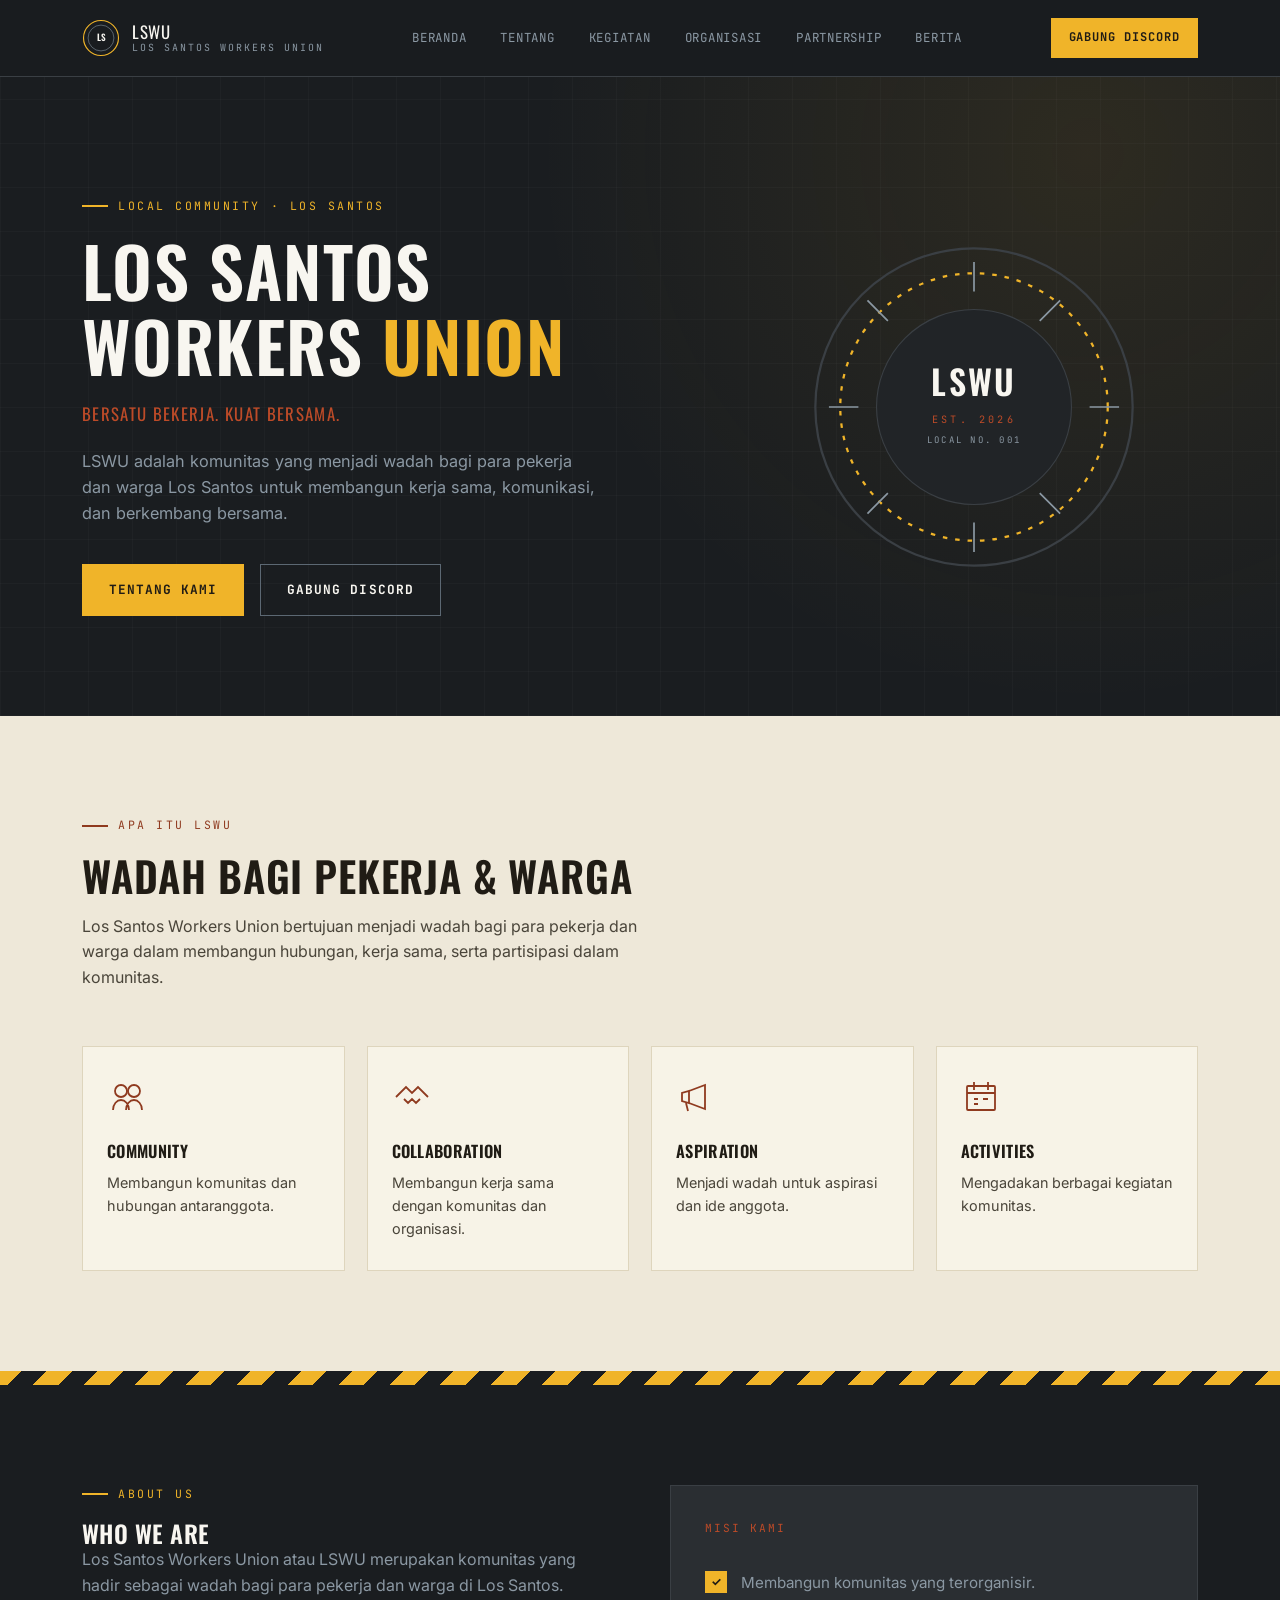
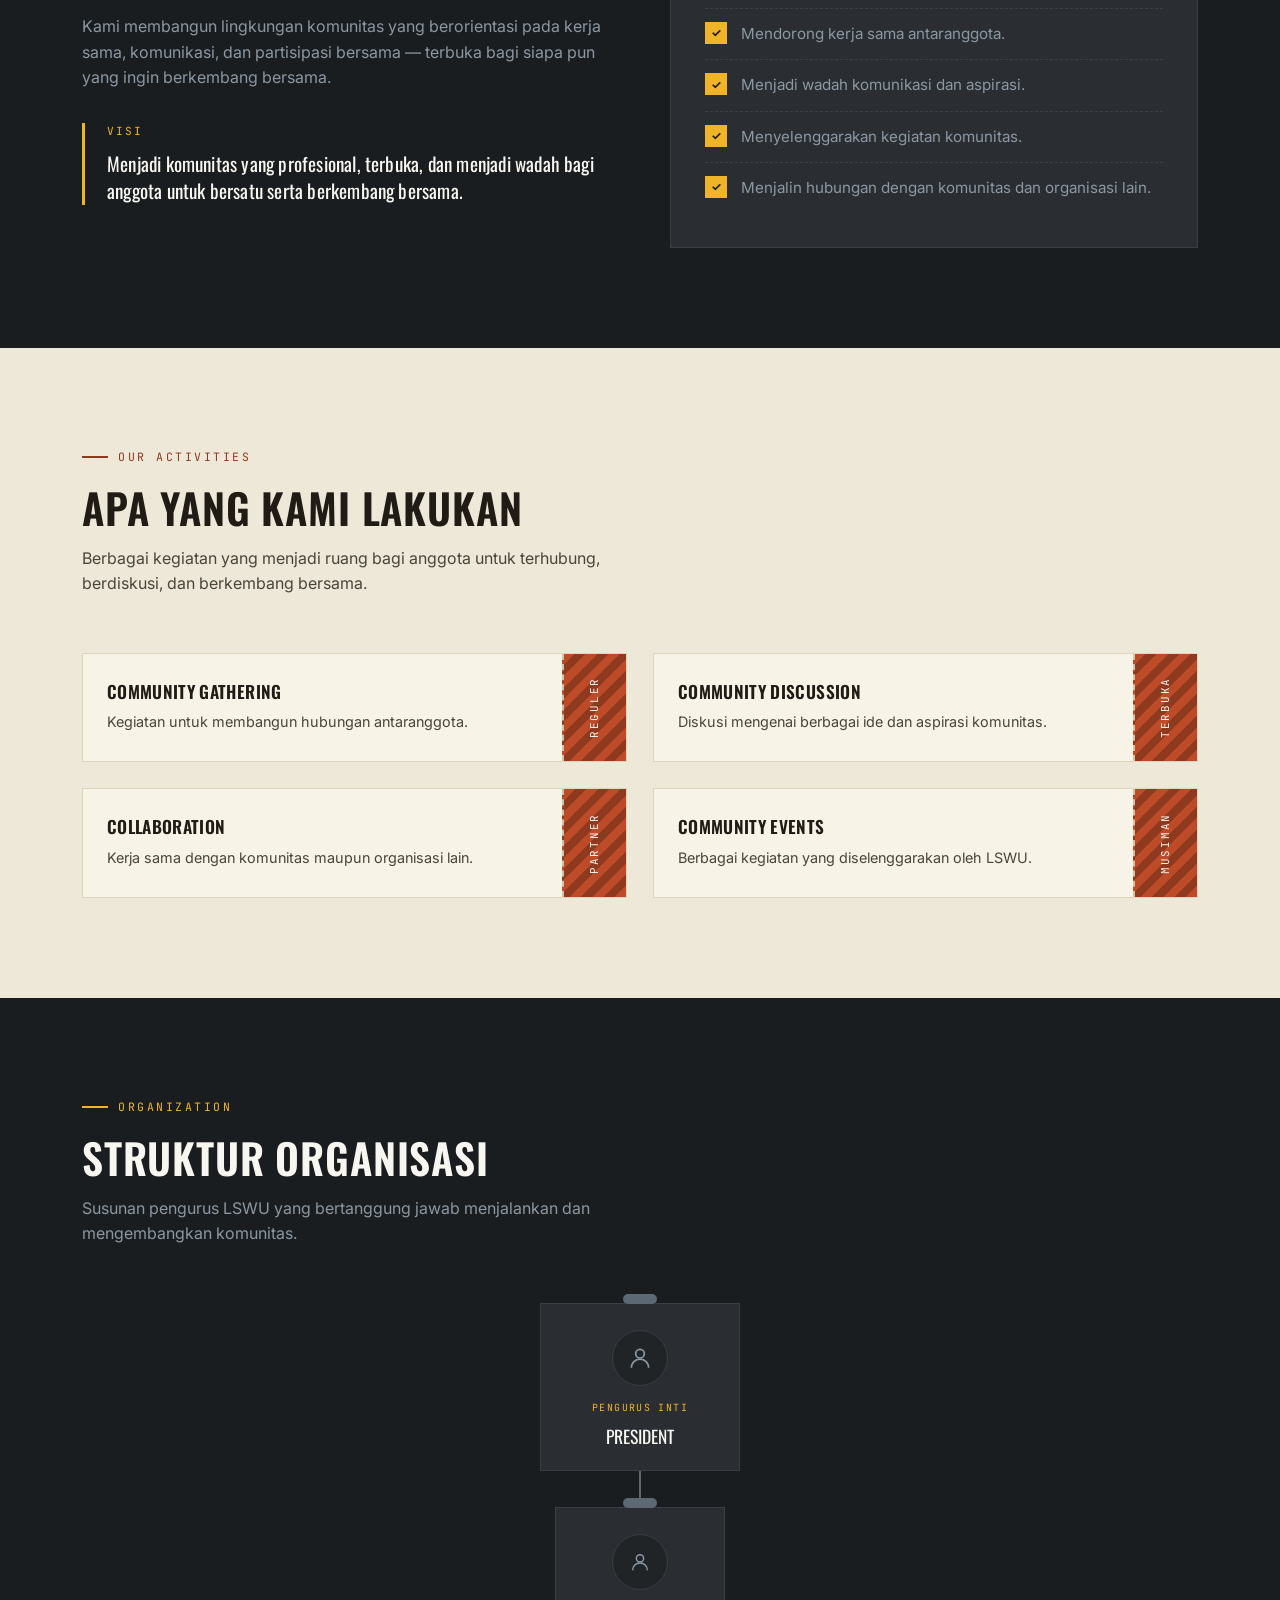
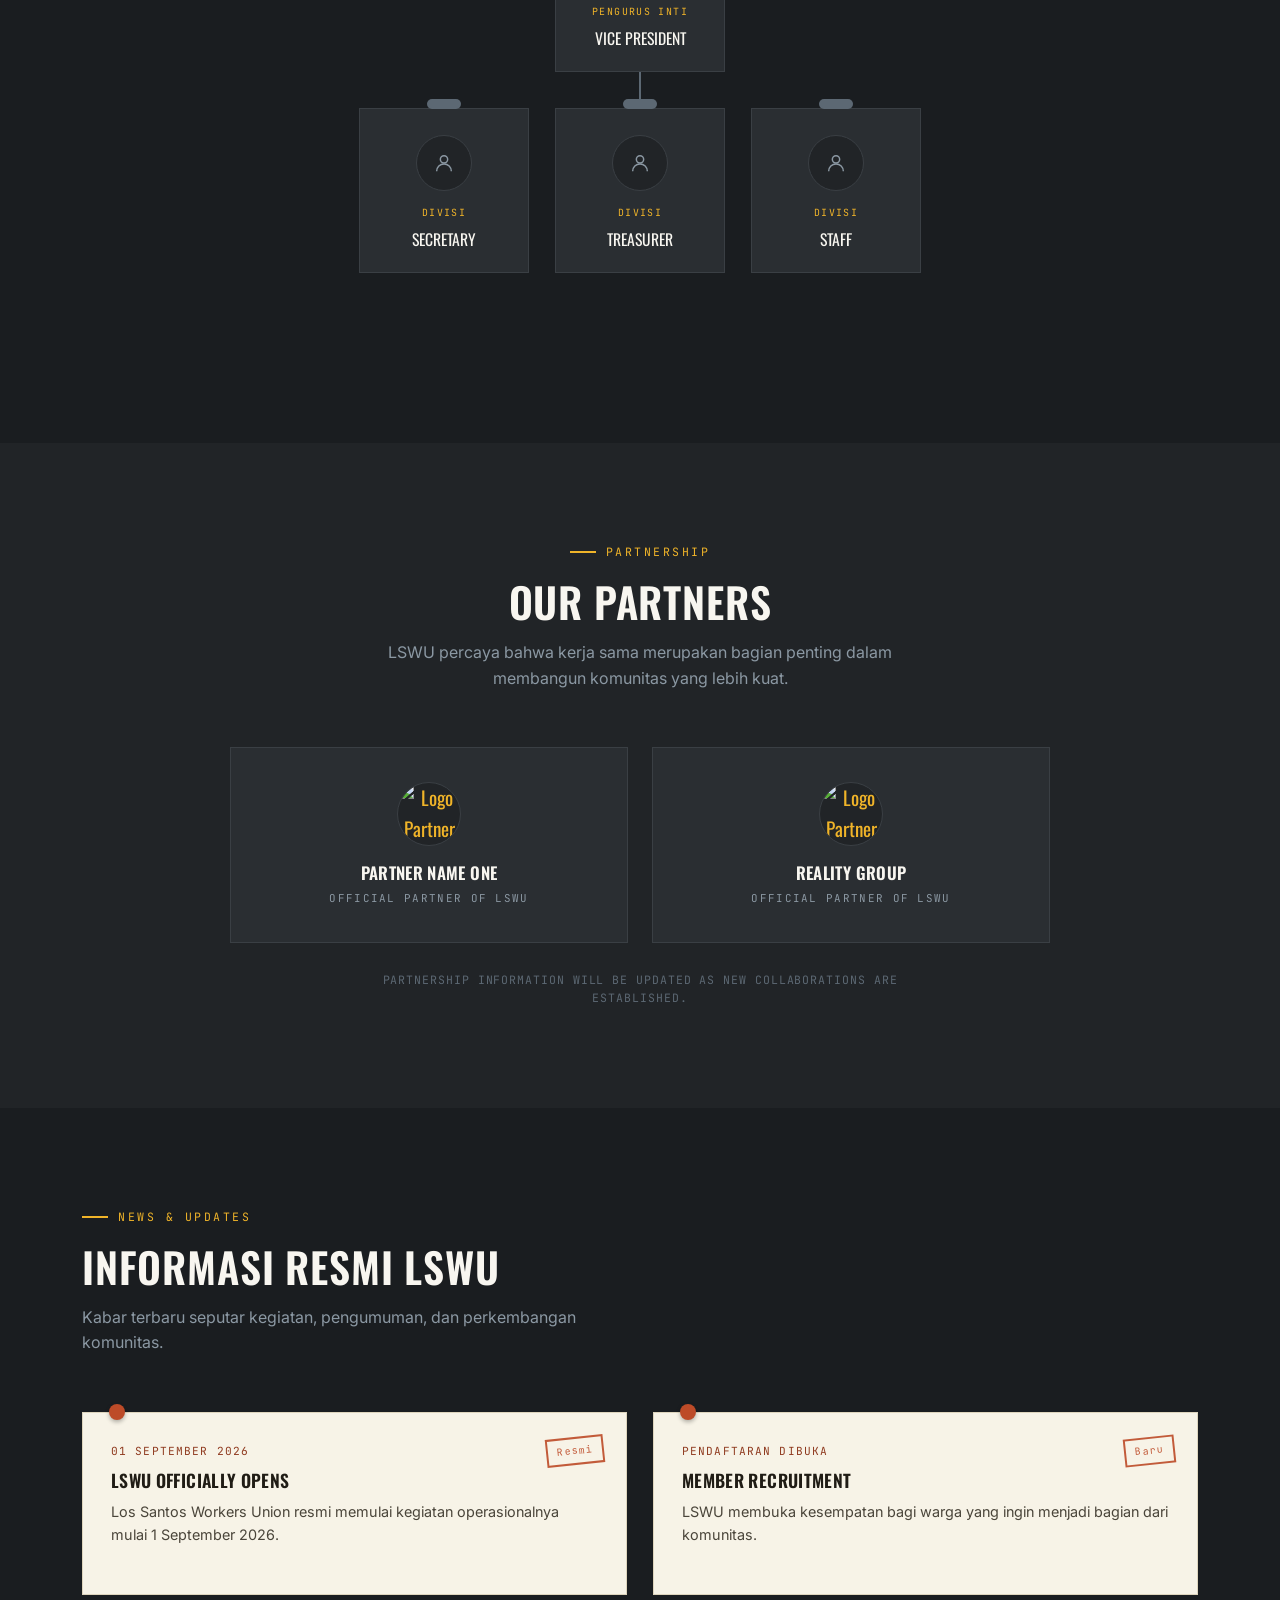
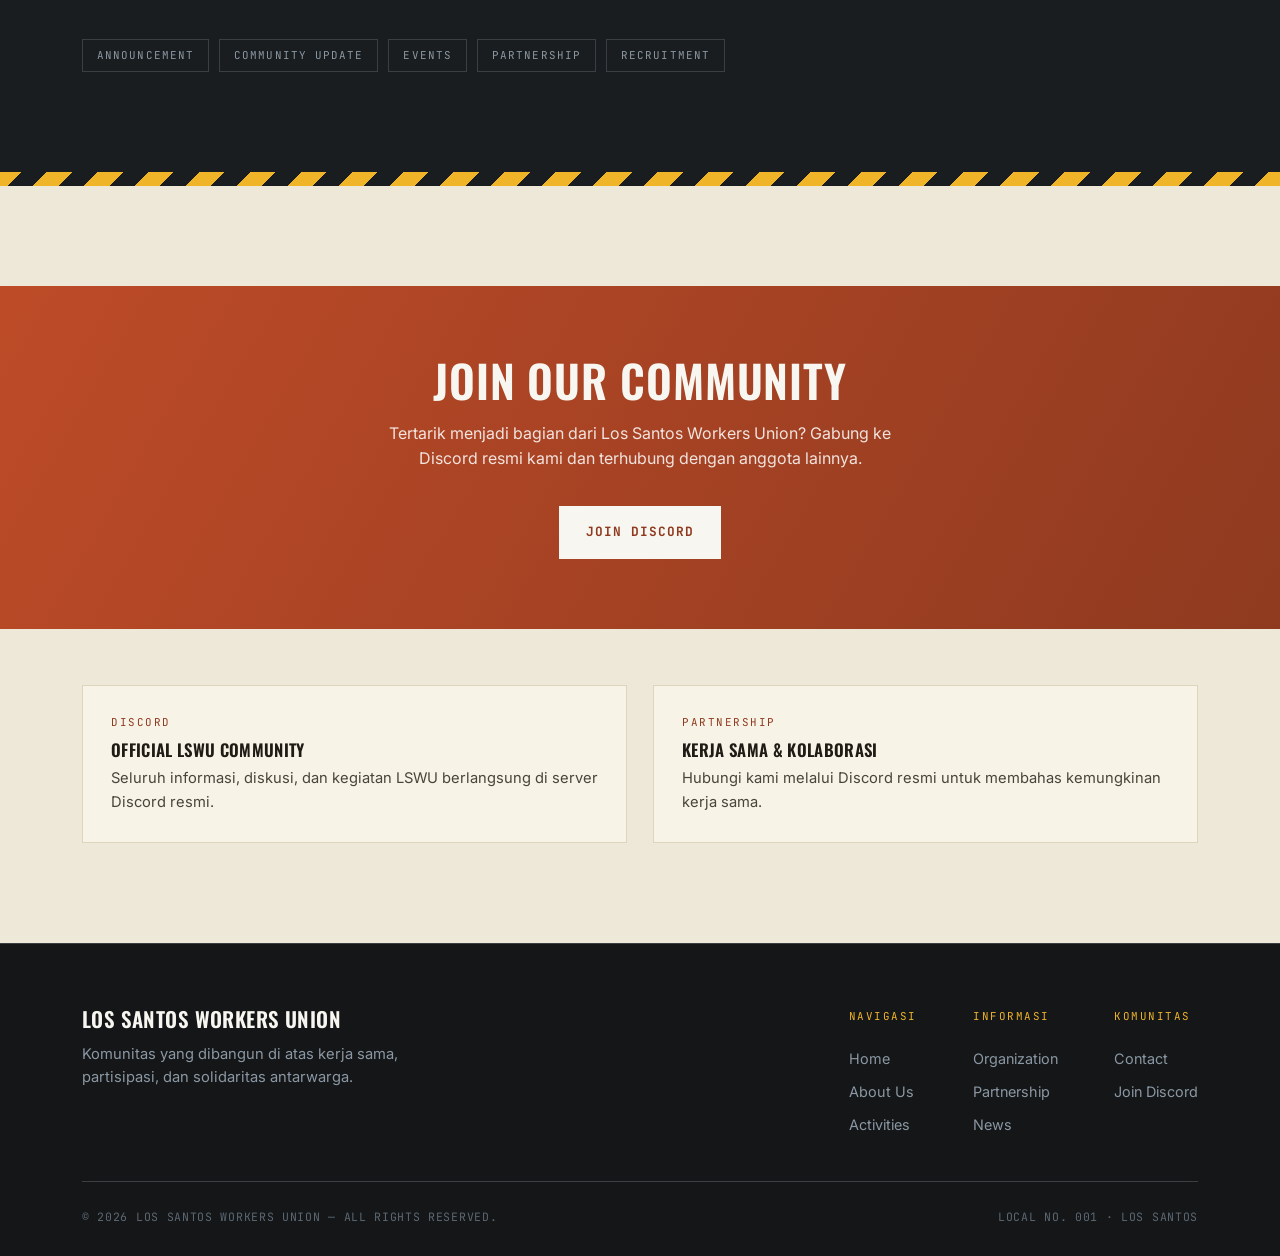
==== index.html @ 25d22d84 "index.html" ====
<!DOCTYPE html>
<html lang="id">
<head>
<meta charset="UTF-8">
<meta name="viewport" content="width=device-width, initial-scale=1.0">
<title>Los Santos Workers Union — LSWU</title>
<link rel="preconnect" href="https://fonts.googleapis.com">
<link rel="preconnect" href="https://fonts.gstatic.com" crossorigin>
<link href="https://fonts.googleapis.com/css2?family=Oswald:wght@400;500;600;700&family=Inter:wght@400;500;600;700&family=JetBrains+Mono:wght@400;500;700&display=swap" rel="stylesheet">
<style>
  :root{
    --charcoal:#1a1d20;
    --charcoal-2:#212427;
    --concrete:#2a2e32;
    --concrete-line:#3a3f44;
    --paper:#eee8d9;
    --paper-card:#f7f3e7;
    --ink:#201c15;
    --ink-soft:#4a453a;
    --steel:#8b98a3;
    --steel-dark:#5c6873;
    --yellow:#f0b429;
    --yellow-dark:#c8930f;
    --rust:#bd4b28;
    --rust-dark:#8f3a1f;
    --white:#f8f6f0;

    --font-display:'Oswald', sans-serif;
    --font-body:'Inter', sans-serif;
    --font-mono:'JetBrains Mono', monospace;

    --radius:2px;
  }

  *{box-sizing:border-box;margin:0;padding:0;}
  html{scroll-behavior:smooth;}
  body{
    font-family:var(--font-body);
    background:var(--charcoal);
    color:var(--white);
    line-height:1.6;
    -webkit-font-smoothing:antialiased;
    overflow-x:hidden;
  }
  img{max-width:100%;display:block;}
  a{color:inherit;text-decoration:none;}
  ul{list-style:none;}

  h1,h2,h3,h4{
    font-family:var(--font-display);
    text-transform:uppercase;
    letter-spacing:0.02em;
    font-weight:600;
    line-height:1.08;
  }

  .eyebrow{
    font-family:var(--font-mono);
    font-size:0.72rem;
    letter-spacing:0.22em;
    text-transform:uppercase;
    color:var(--yellow);
    display:flex;
    align-items:center;
    gap:10px;
    margin-bottom:18px;
  }
  .eyebrow::before{
    content:"";
    width:26px;
    height:2px;
    background:var(--yellow);
    display:inline-block;
  }
  section .eyebrow.on-paper{color:var(--rust-dark);}
  section .eyebrow.on-paper::before{background:var(--rust-dark);}

  :focus-visible{
    outline:3px solid var(--yellow);
    outline-offset:3px;
  }

  .wrap{
    max-width:1180px;
    margin:0 auto;
    padding:0 32px;
  }

  /* ---------- RIVET / TEXTURE UTILS ---------- */
  .riveted{
    position:relative;
    border:1px solid var(--concrete-line);
  }
  .riveted::before,.riveted::after{
    content:"";
    position:absolute;
    width:7px;height:7px;
    border-radius:50%;
    background:radial-gradient(circle at 35% 35%, #9aa4ab, #4b5359 70%);
    top:10px;
  }
  .riveted::before{left:10px;}
  .riveted::after{right:10px;}

  .hazard-divider{
    height:14px;
    width:100%;
    background:repeating-linear-gradient(
      -45deg,
      var(--yellow) 0 18px,
      var(--charcoal) 18px 36px
    );
    background-color: var(--charcoal);
  }

  /* ---------- NAV ---------- */
  header{
    position:sticky;
    top:0;
    z-index:100;
    background:rgba(26,29,32,0.92);
    backdrop-filter:blur(6px);
    border-bottom:1px solid var(--concrete-line);
  }
  nav.wrap{
    display:flex;
    align-items:center;
    justify-content:space-between;
    height:76px;
  }
  .brand{
    display:flex;
    align-items:center;
    gap:12px;
  }
  .brand-mark{width:38px;height:38px;flex-shrink:0;}
  .brand-text{
    font-family:var(--font-display);
    font-size:1.05rem;
    letter-spacing:0.04em;
    line-height:1.05;
  }
  .brand-text span{
    display:block;
    font-family:var(--font-mono);
    font-size:0.62rem;
    letter-spacing:0.2em;
    color:var(--steel);
    text-transform:uppercase;
    margin-top:2px;
  }
  .nav-links{
    display:flex;
    gap:34px;
    font-family:var(--font-mono);
    font-size:0.78rem;
    letter-spacing:0.06em;
    text-transform:uppercase;
  }
  .nav-links a{
    color:var(--steel);
    position:relative;
    padding:6px 0;
    transition:color .2s ease;
  }
  .nav-links a:hover, .nav-links a:focus-visible{color:var(--white);}
  .nav-links a::after{
    content:"";
    position:absolute;
    left:0;bottom:0;
    width:0;height:2px;
    background:var(--yellow);
    transition:width .2s ease;
  }
  .nav-links a:hover::after{width:100%;}

  .nav-cta{
    font-family:var(--font-mono);
    font-size:0.75rem;
    letter-spacing:0.08em;
    text-transform:uppercase;
    background:var(--yellow);
    color:var(--ink);
    padding:10px 18px;
    font-weight:700;
    border:none;
    cursor:pointer;
    transition:transform .15s ease, background .2s ease;
  }
  .nav-cta:hover{background:var(--white);transform:translateY(-2px);}

  .burger{
    display:none;
    flex-direction:column;
    gap:5px;
    background:none;
    border:none;
    cursor:pointer;
    padding:6px;
  }
  .burger span{width:24px;height:2px;background:var(--white);}

  /* ---------- HERO ---------- */
  .hero{
    position:relative;
    padding:120px 0 100px;
    background:
      radial-gradient(circle at 85% 12%, rgba(240,180,41,0.09), transparent 45%),
      repeating-linear-gradient(0deg, rgba(255,255,255,0.025) 0 1px, transparent 1px 44px),
      repeating-linear-gradient(90deg, rgba(255,255,255,0.025) 0 1px, transparent 1px 44px),
      var(--charcoal);
    overflow:hidden;
  }
  .hero-grid{
    display:grid;
    grid-template-columns:1.15fr 0.85fr;
    gap:64px;
    align-items:center;
  }
  .hero h1{
    font-size:clamp(2.6rem, 5.4vw, 4.6rem);
    color:var(--white);
    opacity:0;
    transform:translateY(18px);
    animation:riseIn .7s ease forwards .1s;
  }
  .hero h1 em{
    font-style:normal;
    color:var(--yellow);
  }
  .hero-sub{
    font-family:var(--font-display);
    text-transform:uppercase;
    font-size:1.05rem;
    letter-spacing:0.08em;
    color:var(--rust);
    margin:18px 0 20px;
    opacity:0;
    transform:translateY(18px);
    animation:riseIn .7s ease forwards .25s;
  }
  .hero p.lead{
    max-width:520px;
    color:var(--steel);
    font-size:1.02rem;
    opacity:0;
    transform:translateY(18px);
    animation:riseIn .7s ease forwards .4s;
  }
  .hero-actions{
    display:flex;
    gap:16px;
    margin-top:38px;
    flex-wrap:wrap;
    opacity:0;
    transform:translateY(18px);
    animation:riseIn .7s ease forwards .55s;
  }
  @keyframes riseIn{to{opacity:1;transform:translateY(0);}}

  .btn{
    font-family:var(--font-mono);
    font-size:0.8rem;
    letter-spacing:0.08em;
    text-transform:uppercase;
    padding:15px 26px;
    font-weight:700;
    display:inline-flex;
    align-items:center;
    gap:10px;
    border:1px solid transparent;
    cursor:pointer;
    transition:transform .15s ease, background .2s ease, color .2s ease, border-color .2s ease;
  }
  .btn-primary{background:var(--yellow);color:var(--ink);}
  .btn-primary:hover{background:var(--white);transform:translateY(-2px);}
  .btn-ghost{border-color:var(--steel-dark);color:var(--white);}
  .btn-ghost:hover{border-color:var(--yellow);color:var(--yellow);transform:translateY(-2px);}

  /* union seal badge */
  .seal-wrap{
    display:flex;
    justify-content:center;
    align-items:center;
  }
  .seal{
    width:min(340px, 80vw);
    height:min(340px, 80vw);
    animation:spinSlow 60s linear infinite;
  }
  @media (prefers-reduced-motion: reduce){
    .seal{animation:none;}
    .hero h1,.hero-sub,.hero p.lead,.hero-actions{animation:none;opacity:1;transform:none;}
  }
  @keyframes spinSlow{to{transform:rotate(360deg);}}

  /* ---------- SECTION BASE ---------- */
  section{padding:100px 0;}
  .section-dark{background:var(--charcoal);}
  .section-paper{background:var(--paper);color:var(--ink);}
  .section-charcoal2{background:var(--charcoal-2);}

  .section-head{
    max-width:640px;
    margin-bottom:56px;
  }
  .section-head h2{
    font-size:clamp(1.8rem, 3.4vw, 2.6rem);
  }
  .section-dark .section-head h2, .section-charcoal2 .section-head h2{color:var(--white);}
  .section-paper .section-head h2{color:var(--ink);}
  .section-head p{
    margin-top:16px;
    max-width:560px;
  }
  .section-dark .section-head p, .section-charcoal2 .section-head p{color:var(--steel);}
  .section-paper .section-head p{color:var(--ink-soft);}

  .reveal{
    opacity:0;
    transform:translateY(24px);
    transition:opacity .6s ease, transform .6s ease;
  }
  .reveal.is-visible{opacity:1;transform:translateY(0);}

  /* ---------- WHAT WE DO GRID ---------- */
  .card-grid{
    display:grid;
    grid-template-columns:repeat(4, 1fr);
    gap:22px;
  }
  .task-card{
    background:var(--paper-card);
    border:1px solid #ded5bd;
    padding:30px 24px;
    transition:transform .2s ease, border-color .2s ease, box-shadow .2s ease;
  }
  .task-card:hover{
    transform:translateY(-6px);
    border-color:var(--rust);
    box-shadow:0 14px 28px rgba(0,0,0,0.15);
  }
  .task-icon{
    width:40px;height:40px;
    color:var(--rust-dark);
    margin-bottom:18px;
  }
  .task-card h3{
    font-size:1.02rem;
    color:var(--ink);
    margin-bottom:10px;
  }
  .task-card p{
    font-size:0.9rem;
    color:var(--ink-soft);
  }

  /* ---------- ABOUT ---------- */
  .about-grid{
    display:grid;
    grid-template-columns:1fr 1fr;
    gap:60px;
    align-items:start;
  }
  .about-copy p{color:var(--steel);margin-bottom:16px;max-width:540px;}
  .vision-block{
    border-left:3px solid var(--yellow);
    padding-left:22px;
    margin-top:32px;
  }
  .vision-block .label{
    font-family:var(--font-mono);
    font-size:0.7rem;
    letter-spacing:0.18em;
    text-transform:uppercase;
    color:var(--yellow);
    margin-bottom:10px;
  }
  .vision-block p{
    font-family:var(--font-display);
    font-size:1.2rem;
    text-transform:none;
    letter-spacing:0.01em;
    color:var(--white);
    line-height:1.4;
  }

  .checklist{
    background:var(--concrete);
    border:1px solid var(--concrete-line);
    padding:34px;
  }
  .checklist .label{
    font-family:var(--font-mono);
    font-size:0.7rem;
    letter-spacing:0.18em;
    text-transform:uppercase;
    color:var(--rust);
    margin-bottom:20px;
  }
  .checklist li{
    display:flex;
    gap:14px;
    padding:13px 0;
    border-bottom:1px dashed var(--concrete-line);
    color:var(--steel);
    font-size:0.95rem;
  }
  .checklist li:last-child{border-bottom:none;}
  .checklist li::before{
    content:"✓";
    flex-shrink:0;
    width:22px;height:22px;
    display:flex;
    align-items:center;
    justify-content:center;
    background:var(--yellow);
    color:var(--ink);
    font-size:0.75rem;
    font-weight:700;
  }

  /* ---------- ACTIVITIES (ticket cards) ---------- */
  .ticket-grid{
    display:grid;
    grid-template-columns:repeat(2, 1fr);
    gap:26px;
  }
  .ticket{
    display:grid;
    grid-template-columns:1fr auto;
    background:var(--paper-card);
    border:1px solid #ded5bd;
    position:relative;
    overflow:hidden;
    transition:transform .2s ease;
  }
  .ticket:hover{transform:translateY(-4px);}
  .ticket-main{padding:28px 24px;}
  .ticket-main h3{
    font-size:1.08rem;
    color:var(--ink);
    margin-bottom:10px;
  }
  .ticket-main p{
    font-size:0.9rem;
    color:var(--ink-soft);
  }
  .ticket-stub{
    width:64px;
    border-left:2px dashed #cfc4a4;
    display:flex;
    align-items:center;
    justify-content:center;
    background:repeating-linear-gradient(-45deg, var(--rust) 0 8px, var(--rust-dark) 8px 16px);
  }
  .ticket-stub span{
    writing-mode:vertical-rl;
    transform:rotate(180deg);
    font-family:var(--font-mono);
    font-size:0.68rem;
    letter-spacing:0.16em;
    color:var(--white);
    text-transform:uppercase;
  }

  /* ---------- ORGANIZATION ---------- */
  .org-tree{
    display:flex;
    flex-direction:column;
    align-items:center;
    gap:0;
    margin-bottom:70px;
  }
  .org-connector{
    width:2px;
    height:36px;
    background:var(--steel-dark);
  }
  .org-row{
    display:flex;
    gap:26px;
    justify-content:center;
    flex-wrap:wrap;
  }
  .id-badge{
    width:170px;
    background:var(--concrete);
    border:1px solid var(--concrete-line);
    position:relative;
    padding:26px 16px 20px;
    text-align:center;
    transition:transform .2s ease, border-color .2s ease;
  }
  .id-badge:hover{transform:translateY(-5px);border-color:var(--yellow);}
  .id-badge::before{
    content:"";
    position:absolute;
    top:-10px;left:50%;
    transform:translateX(-50%);
    width:34px;height:10px;
    border-radius:6px;
    background:var(--steel-dark);
  }
  .id-badge .avatar{
    width:56px;height:56px;
    margin:0 auto 14px;
    border-radius:50%;
    background:var(--charcoal-2);
    border:1px solid var(--concrete-line);
    display:flex;
    align-items:center;
    justify-content:center;
    color:var(--steel);
  }
  .id-badge .role{
    font-family:var(--font-mono);
    font-size:0.62rem;
    letter-spacing:0.14em;
    text-transform:uppercase;
    color:var(--yellow);
    margin-bottom:6px;
  }
  .id-badge .title{
    font-family:var(--font-display);
    font-size:0.98rem;
    color:var(--white);
    text-transform:uppercase;
  }
  .id-badge.lead{width:200px;}
  .id-badge.lead .title{font-size:1.1rem;}

  /* ---------- PARTNERSHIP ---------- */
  .partner-plaque{
    border:2px dashed var(--steel-dark);
    padding:60px 40px;
    text-align:center;
    max-width:680px;
    margin:0 auto;
  }
  .partner-plaque p{
    font-family:var(--font-display);
    font-size:1.15rem;
    text-transform:uppercase;
    letter-spacing:0.01em;
    color:var(--white);
    line-height:1.5;
  }
  .partner-plaque .sub{
    font-family:var(--font-mono);
    font-size:0.75rem;
    letter-spacing:0.1em;
    text-transform:uppercase;
    color:var(--steel);
    margin-top:16px;
  }

  .partner-grid{
    display:grid;
    grid-template-columns:repeat(2, 1fr);
    gap:24px;
    max-width:820px;
    margin:0 auto 28px;
  }
  .partner-card{
    background:var(--concrete);
    border:1px solid var(--concrete-line);
    padding:34px 28px;
    text-align:center;
    transition:transform .2s ease, border-color .2s ease;
  }
  .partner-card:hover{transform:translateY(-5px);border-color:var(--yellow);}
  .partner-logo{
    width:64px;height:64px;
    margin:0 auto 18px;
    border-radius:50%;
    background:var(--charcoal-2);
    border:1px solid var(--concrete-line);
    display:flex;
    align-items:center;
    justify-content:center;
    color:var(--yellow);
    font-family:var(--font-display);
    font-size:1.2rem;
    overflow:hidden;
  }
  .partner-logo img{
    width:100%;
    height:100%;
    object-fit:cover;
    border-radius:50%;
  }
  .partner-card h4{
    font-size:1.05rem;
    color:var(--white);
    text-transform:uppercase;
    margin-bottom:8px;
  }
  .partner-card .partner-tag{
    font-family:var(--font-mono);
    font-size:0.68rem;
    letter-spacing:0.12em;
    text-transform:uppercase;
    color:var(--steel);
  }
  .partner-note{
    text-align:center;
    font-family:var(--font-mono);
    font-size:0.72rem;
    letter-spacing:0.08em;
    text-transform:uppercase;
    color:var(--steel-dark);
    max-width:520px;
    margin:0 auto;
  }
  @media (max-width: 640px){
    .partner-grid{grid-template-columns:1fr;}
  }

  /* ---------- NEWS ---------- */
  .news-grid{
    display:grid;
    grid-template-columns:repeat(2, 1fr);
    gap:26px;
  }
  .notice{
    background:var(--paper-card);
    border:1px solid #ded5bd;
    padding:30px 28px;
    position:relative;
    transition:transform .2s ease;
  }
  .notice:hover{transform:translateY(-4px);}
  .notice::before{
    content:"";
    position:absolute;
    top:-9px;left:26px;
    width:16px;height:16px;
    border-radius:50%;
    background:var(--rust);
    box-shadow:0 2px 4px rgba(0,0,0,0.3);
  }
  .notice .date{
    font-family:var(--font-mono);
    font-size:0.7rem;
    letter-spacing:0.1em;
    text-transform:uppercase;
    color:var(--rust-dark);
    margin-bottom:10px;
  }
  .notice h3{
    font-size:1.1rem;
    color:var(--ink);
    margin-bottom:10px;
  }
  .notice p{
    font-size:0.9rem;
    color:var(--ink-soft);
    margin-bottom:18px;
  }
  .notice .stamp{
    position:absolute;
    top:24px;right:22px;
    font-family:var(--font-mono);
    font-size:0.62rem;
    letter-spacing:0.12em;
    color:var(--rust);
    border:2px solid var(--rust);
    padding:4px 9px;
    transform:rotate(8deg);
    opacity:0;
    transition:opacity .4s ease .3s, transform .4s ease .3s;
  }
  .notice.is-visible .stamp{opacity:0.9;transform:rotate(-6deg);}

  .tag-row{
    display:flex;
    gap:10px;
    flex-wrap:wrap;
    margin-top:44px;
  }
  .tag{
    font-family:var(--font-mono);
    font-size:0.68rem;
    letter-spacing:0.1em;
    text-transform:uppercase;
    padding:7px 14px;
    border:1px solid var(--concrete-line);
    color:var(--steel);
  }

  /* ---------- CONTACT / JOIN ---------- */
  .join-band{
    background:linear-gradient(120deg, var(--rust) 0%, var(--rust-dark) 100%);
    padding:70px 0;
    text-align:center;
  }
  .join-band h2{
    color:var(--white);
    font-size:clamp(1.9rem, 4vw, 2.8rem);
  }
  .join-band p{
    color:rgba(255,255,255,0.85);
    max-width:520px;
    margin:16px auto 34px;
  }

  .contact-grid{
    display:grid;
    grid-template-columns:repeat(2, 1fr);
    gap:26px;
    margin-top:56px;
  }
  .contact-card{
    background:var(--paper-card);
    border:1px solid #ded5bd;
    padding:28px;
  }
  .contact-card .label{
    font-family:var(--font-mono);
    font-size:0.68rem;
    letter-spacing:0.14em;
    text-transform:uppercase;
    color:var(--rust-dark);
    margin-bottom:10px;
  }
  .contact-card h4{
    font-size:1.05rem;
    color:var(--ink);
    margin-bottom:8px;
  }
  .contact-card p{color:var(--ink-soft);font-size:0.92rem;}

  /* ---------- FOOTER ---------- */
  footer{
    background:#141618;
    padding:64px 0 30px;
    border-top:1px solid var(--concrete-line);
  }
  .footer-grid{
    display:flex;
    justify-content:space-between;
    align-items:flex-start;
    flex-wrap:wrap;
    gap:40px;
    padding-bottom:40px;
    border-bottom:1px solid var(--concrete-line);
  }
  .footer-brand h3{
    font-size:1.3rem;
    color:var(--white);
    margin-bottom:12px;
  }
  .footer-brand p{
    color:var(--steel);
    max-width:340px;
    font-size:0.92rem;
  }
  .footer-links{
    display:flex;
    gap:56px;
    flex-wrap:wrap;
  }
  .footer-links .col .label{
    font-family:var(--font-mono);
    font-size:0.68rem;
    letter-spacing:0.14em;
    text-transform:uppercase;
    color:var(--yellow);
    margin-bottom:16px;
  }
  .footer-links a{
    display:block;
    color:var(--steel);
    font-size:0.9rem;
    padding:5px 0;
    transition:color .2s ease;
  }
  .footer-links a:hover{color:var(--white);}
  .footer-bottom{
    display:flex;
    justify-content:space-between;
    align-items:center;
    padding-top:26px;
    flex-wrap:wrap;
    gap:12px;
    font-family:var(--font-mono);
    font-size:0.72rem;
    letter-spacing:0.06em;
    color:var(--steel-dark);
    text-transform:uppercase;
  }

  /* ---------- RESPONSIVE ---------- */
  @media (max-width: 900px){
    .hero-grid{grid-template-columns:1fr;}
    .seal-wrap{order:-1;}
    .seal{width:220px;height:220px;margin-bottom:10px;}
    .card-grid{grid-template-columns:repeat(2,1fr);}
    .about-grid{grid-template-columns:1fr;gap:40px;}
    .ticket-grid{grid-template-columns:1fr;}
    .news-grid{grid-template-columns:1fr;}
    .contact-grid{grid-template-columns:1fr;}
    .nav-links{display:none;}
    .nav-cta{display:none;}
    .burger{display:flex;}
    section{padding:70px 0;}
  }
  @media (max-width: 900px){
    header.nav-open .nav-links{
      display:flex;
      flex-direction:column;
      position:absolute;
      top:76px;left:0;right:0;
      background:var(--charcoal-2);
      padding:24px 32px;
      gap:18px;
      border-bottom:1px solid var(--concrete-line);
    }
    header.nav-open .nav-cta{
      display:inline-flex;
      position:absolute;
      top:120px;
      right:32px;
    }
  }
  @media (max-width: 560px){
    .card-grid{grid-template-columns:1fr;}
    .wrap{padding:0 22px;}
    .org-row{gap:16px;}
  }
</style>
</head>
<body>

<header id="siteHeader">
  <nav class="wrap">
    <div class="brand">
      <svg class="brand-mark" viewBox="0 0 100 100" fill="none">
        <circle cx="50" cy="50" r="46" stroke="#f0b429" stroke-width="3"/>
        <circle cx="50" cy="50" r="34" stroke="#8b98a3" stroke-width="1.5"/>
        <text x="50" y="58" text-anchor="middle" font-family="Oswald, sans-serif" font-size="24" fill="#f8f6f0" font-weight="600">LS</text>
      </svg>
      <div class="brand-text">LSWU<span>Los Santos Workers Union</span></div>
    </div>
    <ul class="nav-links">
      <li><a href="#home">Beranda</a></li>
      <li><a href="#about">Tentang</a></li>
      <li><a href="#activities">Kegiatan</a></li>
      <li><a href="#organization">Organisasi</a></li>
      <li><a href="#partnership">Partnership</a></li>
      <li><a href="#news">Berita</a></li>
    </ul>
    <a href="#contact" class="nav-cta">Gabung Discord</a>
    <button class="burger" id="burgerBtn" aria-label="Buka menu navigasi" aria-expanded="false">
      <span></span><span></span><span></span>
    </button>
  </nav>
</header>

<main>

  <!-- HOME / HERO -->
  <section class="hero" id="home">
    <div class="wrap hero-grid">
      <div>
        <div class="eyebrow">Local Community &middot; Los Santos</div>
        <h1>LOS SANTOS<br>WORKERS <em>UNION</em></h1>
        <div class="hero-sub">Bersatu Bekerja. Kuat Bersama.</div>
        <p class="lead">LSWU adalah komunitas yang menjadi wadah bagi para pekerja dan warga Los Santos untuk membangun kerja sama, komunikasi, dan berkembang bersama.</p>
        <div class="hero-actions">
          <a href="#about" class="btn btn-primary">Tentang Kami</a>
          <a href="#contact" class="btn btn-ghost">Gabung Discord</a>
        </div>
      </div>
      <div class="seal-wrap">
        <svg class="seal" viewBox="0 0 300 300" fill="none">
          <circle cx="150" cy="150" r="140" stroke="#3a3f44" stroke-width="2"/>
          <circle cx="150" cy="150" r="118" stroke="#f0b429" stroke-width="2" stroke-dasharray="4 7"/>
          <g fill="none" stroke="#8b98a3" stroke-width="1.5">
            <path d="M150 22 v26 M150 252 v26 M22 150 h26 M252 150 h26"/>
            <path d="M56 56 l18 18 M226 56 l-18 18 M56 244 l18 -18 M226 244 l-18 -18"/>
          </g>
          <circle cx="150" cy="150" r="86" fill="#212427" stroke="#3a3f44" stroke-width="1"/>
          <text x="150" y="140" text-anchor="middle" font-family="Oswald, sans-serif" font-size="30" letter-spacing="2" fill="#f8f6f0" font-weight="600">LSWU</text>
          <text x="150" y="164" text-anchor="middle" font-family="JetBrains Mono, monospace" font-size="9" letter-spacing="3" fill="#bd4b28">EST. 2026</text>
          <text x="150" y="182" text-anchor="middle" font-family="JetBrains Mono, monospace" font-size="8" letter-spacing="2" fill="#8b98a3">LOCAL NO. 001</text>
        </svg>
      </div>
    </div>
  </section>

  <!-- WHAT WE DO -->
  <section class="section-paper">
    <div class="wrap">
      <div class="section-head reveal">
        <div class="eyebrow on-paper">Apa itu LSWU</div>
        <h2>Wadah Bagi Pekerja &amp; Warga</h2>
        <p>Los Santos Workers Union bertujuan menjadi wadah bagi para pekerja dan warga dalam membangun hubungan, kerja sama, serta partisipasi dalam komunitas.</p>
      </div>
      <div class="card-grid">
        <div class="task-card reveal">
          <svg class="task-icon" viewBox="0 0 40 40" fill="none" stroke="currentColor" stroke-width="1.8">
            <circle cx="14" cy="14" r="6"/><circle cx="27" cy="14" r="6"/>
            <path d="M6 33c0-6 4-10 8-10s8 4 8 10M19 33c0-6 4-10 8-10s8 4 8 10"/>
          </svg>
          <h3>Community</h3>
          <p>Membangun komunitas dan hubungan antaranggota.</p>
        </div>
        <div class="task-card reveal">
          <svg class="task-icon" viewBox="0 0 40 40" fill="none" stroke="currentColor" stroke-width="1.8">
            <path d="M4 20l10-10 6 6 6-6 10 10"/>
            <path d="M12 22l4 4 4-4 4 4 4-4"/>
          </svg>
          <h3>Collaboration</h3>
          <p>Membangun kerja sama dengan komunitas dan organisasi.</p>
        </div>
        <div class="task-card reveal">
          <svg class="task-icon" viewBox="0 0 40 40" fill="none" stroke="currentColor" stroke-width="1.8">
            <path d="M6 16v8l7 2V14z"/><path d="M13 14l16-6v24l-16-6"/>
            <path d="M10 26l2 8"/>
          </svg>
          <h3>Aspiration</h3>
          <p>Menjadi wadah untuk aspirasi dan ide anggota.</p>
        </div>
        <div class="task-card reveal">
          <svg class="task-icon" viewBox="0 0 40 40" fill="none" stroke="currentColor" stroke-width="1.8">
            <rect x="6" y="9" width="28" height="24" rx="1"/>
            <path d="M6 16h28M13 5v8M27 5v8"/>
            <path d="M13 22h4M22 22h5M13 27h4"/>
          </svg>
          <h3>Activities</h3>
          <p>Mengadakan berbagai kegiatan komunitas.</p>
        </div>
      </div>
    </div>
  </section>

  <div class="hazard-divider" role="presentation"></div>

  <!-- ABOUT -->
  <section class="section-dark" id="about">
    <div class="wrap about-grid">
      <div class="about-copy reveal">
        <div class="eyebrow">About Us</div>
        <h2>Who We Are</h2>
        <p>Los Santos Workers Union atau LSWU merupakan komunitas yang hadir sebagai wadah bagi para pekerja dan warga di Los Santos.</p>
        <p>Kami membangun lingkungan komunitas yang berorientasi pada kerja sama, komunikasi, dan partisipasi bersama &mdash; terbuka bagi siapa pun yang ingin berkembang bersama.</p>
        <div class="vision-block">
          <div class="label">Visi</div>
          <p>Menjadi komunitas yang profesional, terbuka, dan menjadi wadah bagi anggota untuk bersatu serta berkembang bersama.</p>
        </div>
      </div>
      <div class="checklist reveal">
        <div class="label">Misi Kami</div>
        <ul>
          <li>Membangun komunitas yang terorganisir.</li>
          <li>Mendorong kerja sama antaranggota.</li>
          <li>Menjadi wadah komunikasi dan aspirasi.</li>
          <li>Menyelenggarakan kegiatan komunitas.</li>
          <li>Menjalin hubungan dengan komunitas dan organisasi lain.</li>
        </ul>
      </div>
    </div>
  </section>

  <!-- ACTIVITIES -->
  <section class="section-paper" id="activities">
    <div class="wrap">
      <div class="section-head reveal">
        <div class="eyebrow on-paper">Our Activities</div>
        <h2>Apa yang Kami Lakukan</h2>
        <p>Berbagai kegiatan yang menjadi ruang bagi anggota untuk terhubung, berdiskusi, dan berkembang bersama.</p>
      </div>
      <div class="ticket-grid">
        <div class="ticket reveal">
          <div class="ticket-main">
            <h3>Community Gathering</h3>
            <p>Kegiatan untuk membangun hubungan antaranggota.</p>
          </div>
          <div class="ticket-stub"><span>Reguler</span></div>
        </div>
        <div class="ticket reveal">
          <div class="ticket-main">
            <h3>Community Discussion</h3>
            <p>Diskusi mengenai berbagai ide dan aspirasi komunitas.</p>
          </div>
          <div class="ticket-stub"><span>Terbuka</span></div>
        </div>
        <div class="ticket reveal">
          <div class="ticket-main">
            <h3>Collaboration</h3>
            <p>Kerja sama dengan komunitas maupun organisasi lain.</p>
          </div>
          <div class="ticket-stub"><span>Partner</span></div>
        </div>
        <div class="ticket reveal">
          <div class="ticket-main">
            <h3>Community Events</h3>
            <p>Berbagai kegiatan yang diselenggarakan oleh LSWU.</p>
          </div>
          <div class="ticket-stub"><span>Musiman</span></div>
        </div>
      </div>
    </div>
  </section>

  <!-- ORGANIZATION -->
  <section class="section-dark" id="organization">
    <div class="wrap">
      <div class="section-head reveal">
        <div class="eyebrow">Organization</div>
        <h2>Struktur Organisasi</h2>
        <p>Susunan pengurus LSWU yang bertanggung jawab menjalankan dan mengembangkan komunitas.</p>
      </div>

      <div class="org-tree reveal">
        <div class="id-badge lead">
          <div class="avatar">
            <svg width="26" height="26" viewBox="0 0 24 24" fill="none" stroke="currentColor" stroke-width="1.6"><circle cx="12" cy="8" r="4"/><path d="M4 21c0-4.4 3.6-8 8-8s8 3.6 8 8"/></svg>
          </div>
          <div class="role">Pengurus Inti</div>
          <div class="title">President</div>
        </div>
        <div class="org-connector"></div>
        <div class="id-badge">
          <div class="avatar">
            <svg width="22" height="22" viewBox="0 0 24 24" fill="none" stroke="currentColor" stroke-width="1.6"><circle cx="12" cy="8" r="4"/><path d="M4 21c0-4.4 3.6-8 8-8s8 3.6 8 8"/></svg>
          </div>
          <div class="role">Pengurus Inti</div>
          <div class="title">Vice President</div>
        </div>
        <div class="org-connector"></div>
        <div class="org-row">
          <div class="id-badge">
            <div class="avatar">
              <svg width="22" height="22" viewBox="0 0 24 24" fill="none" stroke="currentColor" stroke-width="1.6"><circle cx="12" cy="8" r="4"/><path d="M4 21c0-4.4 3.6-8 8-8s8 3.6 8 8"/></svg>
            </div>
            <div class="role">Divisi</div>
            <div class="title">Secretary</div>
          </div>
          <div class="id-badge">
            <div class="avatar">
              <svg width="22" height="22" viewBox="0 0 24 24" fill="none" stroke="currentColor" stroke-width="1.6"><circle cx="12" cy="8" r="4"/><path d="M4 21c0-4.4 3.6-8 8-8s8 3.6 8 8"/></svg>
            </div>
            <div class="role">Divisi</div>
            <div class="title">Treasurer</div>
          </div>
          <div class="id-badge">
            <div class="avatar">
              <svg width="22" height="22" viewBox="0 0 24 24" fill="none" stroke="currentColor" stroke-width="1.6"><circle cx="12" cy="8" r="4"/><path d="M4 21c0-4.4 3.6-8 8-8s8 3.6 8 8"/></svg>
            </div>
            <div class="role">Divisi</div>
            <div class="title">Staff</div>
          </div>
        </div>
      </div>
    </div>
  </section>

  <!-- PARTNERSHIP -->
  <section class="section-charcoal2" id="partnership">
    <div class="wrap">
      <div class="section-head reveal" style="margin-left:auto;margin-right:auto;text-align:center;">
        <div class="eyebrow" style="justify-content:center;">Partnership</div>
        <h2>Our Partners</h2>
        <p style="margin-left:auto;margin-right:auto;">LSWU percaya bahwa kerja sama merupakan bagian penting dalam membangun komunitas yang lebih kuat.</p>
      </div>
      <div class="partner-grid">
        <!-- Ganti "logo-partner-1.png" dengan nama file logo partner (upload file logo ke folder yang sama dengan file HTML ini) -->
        <div class="partner-card reveal">
          <div class="partner-logo"><img src="logo-partner-1.png" alt="Logo Partner Name One"></div>
          <h4>Partner Name One</h4>
          <div class="partner-tag">Official Partner of LSWU</div>
        </div>
        <!-- Ganti "logo-partner-2.png" dengan nama file logo partner kedua -->
        <div class="partner-card reveal">
          <div class="partner-logo"><img src="Headquarter.jrg" alt="Logo Partner Name Two"></div>
          <h4>Reality Group</h4>
          <div class="partner-tag">Official Partner of LSWU</div>
        </div>
      </div>
      <p class="partner-note reveal">Partnership information will be updated as new collaborations are established.</p>
    </div>
  </section>

  <!-- NEWS -->
  <section class="section-dark" id="news">
    <div class="wrap">
      <div class="section-head reveal">
        <div class="eyebrow">News &amp; Updates</div>
        <h2>Informasi Resmi LSWU</h2>
        <p>Kabar terbaru seputar kegiatan, pengumuman, dan perkembangan komunitas.</p>
      </div>
      <div class="news-grid">
        <article class="notice reveal">
          <div class="stamp">Resmi</div>
          <div class="date">01 September 2026</div>
          <h3>LSWU Officially Opens</h3>
          <p>Los Santos Workers Union resmi memulai kegiatan operasionalnya mulai 1 September 2026.</p>
        </article>
        <article class="notice reveal">
          <div class="stamp">Baru</div>
          <div class="date">Pendaftaran Dibuka</div>
          <h3>Member Recruitment</h3>
          <p>LSWU membuka kesempatan bagi warga yang ingin menjadi bagian dari komunitas.</p>
        </article>
      </div>
      <div class="tag-row reveal">
        <span class="tag">Announcement</span>
        <span class="tag">Community Update</span>
        <span class="tag">Events</span>
        <span class="tag">Partnership</span>
        <span class="tag">Recruitment</span>
      </div>
    </div>
  </section>

  <div class="hazard-divider" role="presentation"></div>

  <!-- CONTACT / JOIN -->
  <section class="section-paper" id="contact">
    <div class="join-band">
      <div class="wrap">
        <h2>Join Our Community</h2>
        <p>Tertarik menjadi bagian dari Los Santos Workers Union? Gabung ke Discord resmi kami dan terhubung dengan anggota lainnya.</p>
        <a href="#" class="btn" style="background:var(--white);color:var(--rust-dark);">Join Discord</a>
      </div>
    </div>
    <div class="wrap">
      <div class="contact-grid">
        <div class="contact-card reveal">
          <div class="label">Discord</div>
          <h4>Official LSWU Community</h4>
          <p>Seluruh informasi, diskusi, dan kegiatan LSWU berlangsung di server Discord resmi.</p>
        </div>
        <div class="contact-card reveal">
          <div class="label">Partnership</div>
          <h4>Kerja Sama &amp; Kolaborasi</h4>
          <p>Hubungi kami melalui Discord resmi untuk membahas kemungkinan kerja sama.</p>
        </div>
      </div>
    </div>
  </section>

</main>

<footer>
  <div class="wrap">
    <div class="footer-grid">
      <div class="footer-brand">
        <h3>Los Santos Workers Union</h3>
        <p>Komunitas yang dibangun di atas kerja sama, partisipasi, dan solidaritas antarwarga.</p>
      </div>
      <div class="footer-links">
        <div class="col">
          <div class="label">Navigasi</div>
          <a href="#home">Home</a>
          <a href="#about">About Us</a>
          <a href="#activities">Activities</a>
        </div>
        <div class="col">
          <div class="label">Informasi</div>
          <a href="#organization">Organization</a>
          <a href="#partnership">Partnership</a>
          <a href="#news">News</a>
        </div>
        <div class="col">
          <div class="label">Komunitas</div>
          <a href="#contact">Contact</a>
          <a href="#contact">Join Discord</a>
        </div>
      </div>
    </div>
    <div class="footer-bottom">
      <span>&copy; 2026 Los Santos Workers Union &mdash; All Rights Reserved.</span>
      <span>Local No. 001 &middot; Los Santos</span>
    </div>
  </div>
</footer>

<script>
  // Mobile nav toggle
  const burger = document.getElementById('burgerBtn');
  const header = document.getElementById('siteHeader');
  burger.addEventListener('click', () => {
    const open = header.classList.toggle('nav-open');
    burger.setAttribute('aria-expanded', open ? 'true' : 'false');
  });
  document.querySelectorAll('.nav-links a').forEach(a => {
    a.addEventListener('click', () => {
      header.classList.remove('nav-open');
      burger.setAttribute('aria-expanded', 'false');
    });
  });

  // Scroll reveal
  const revealEls = document.querySelectorAll('.reveal, .notice');
  const io = new IntersectionObserver((entries) => {
    entries.forEach(entry => {
      if (entry.isIntersecting) {
        entry.target.classList.add('is-visible');
        io.unobserve(entry.target);
      }
    });
  }, { threshold: 0.15 });
  revealEls.forEach(el => io.observe(el));
</script>

</body>
</html>
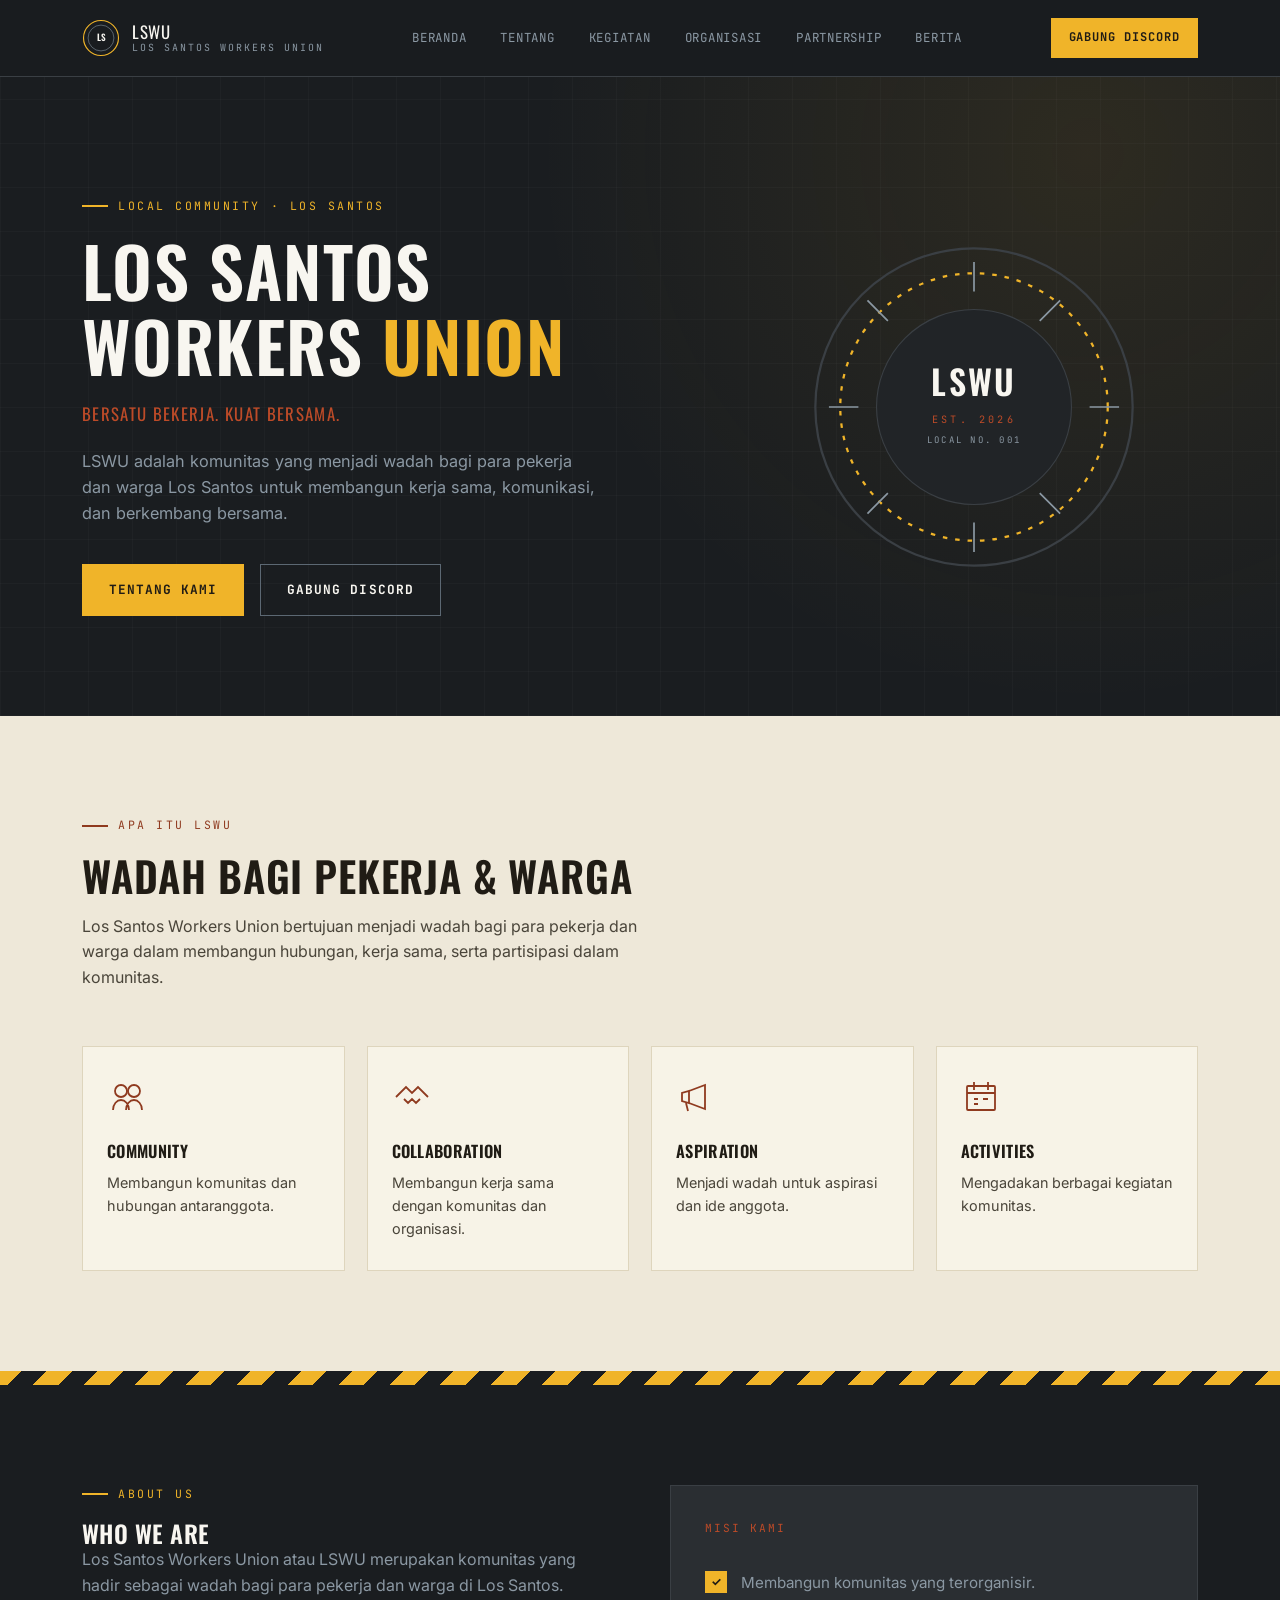
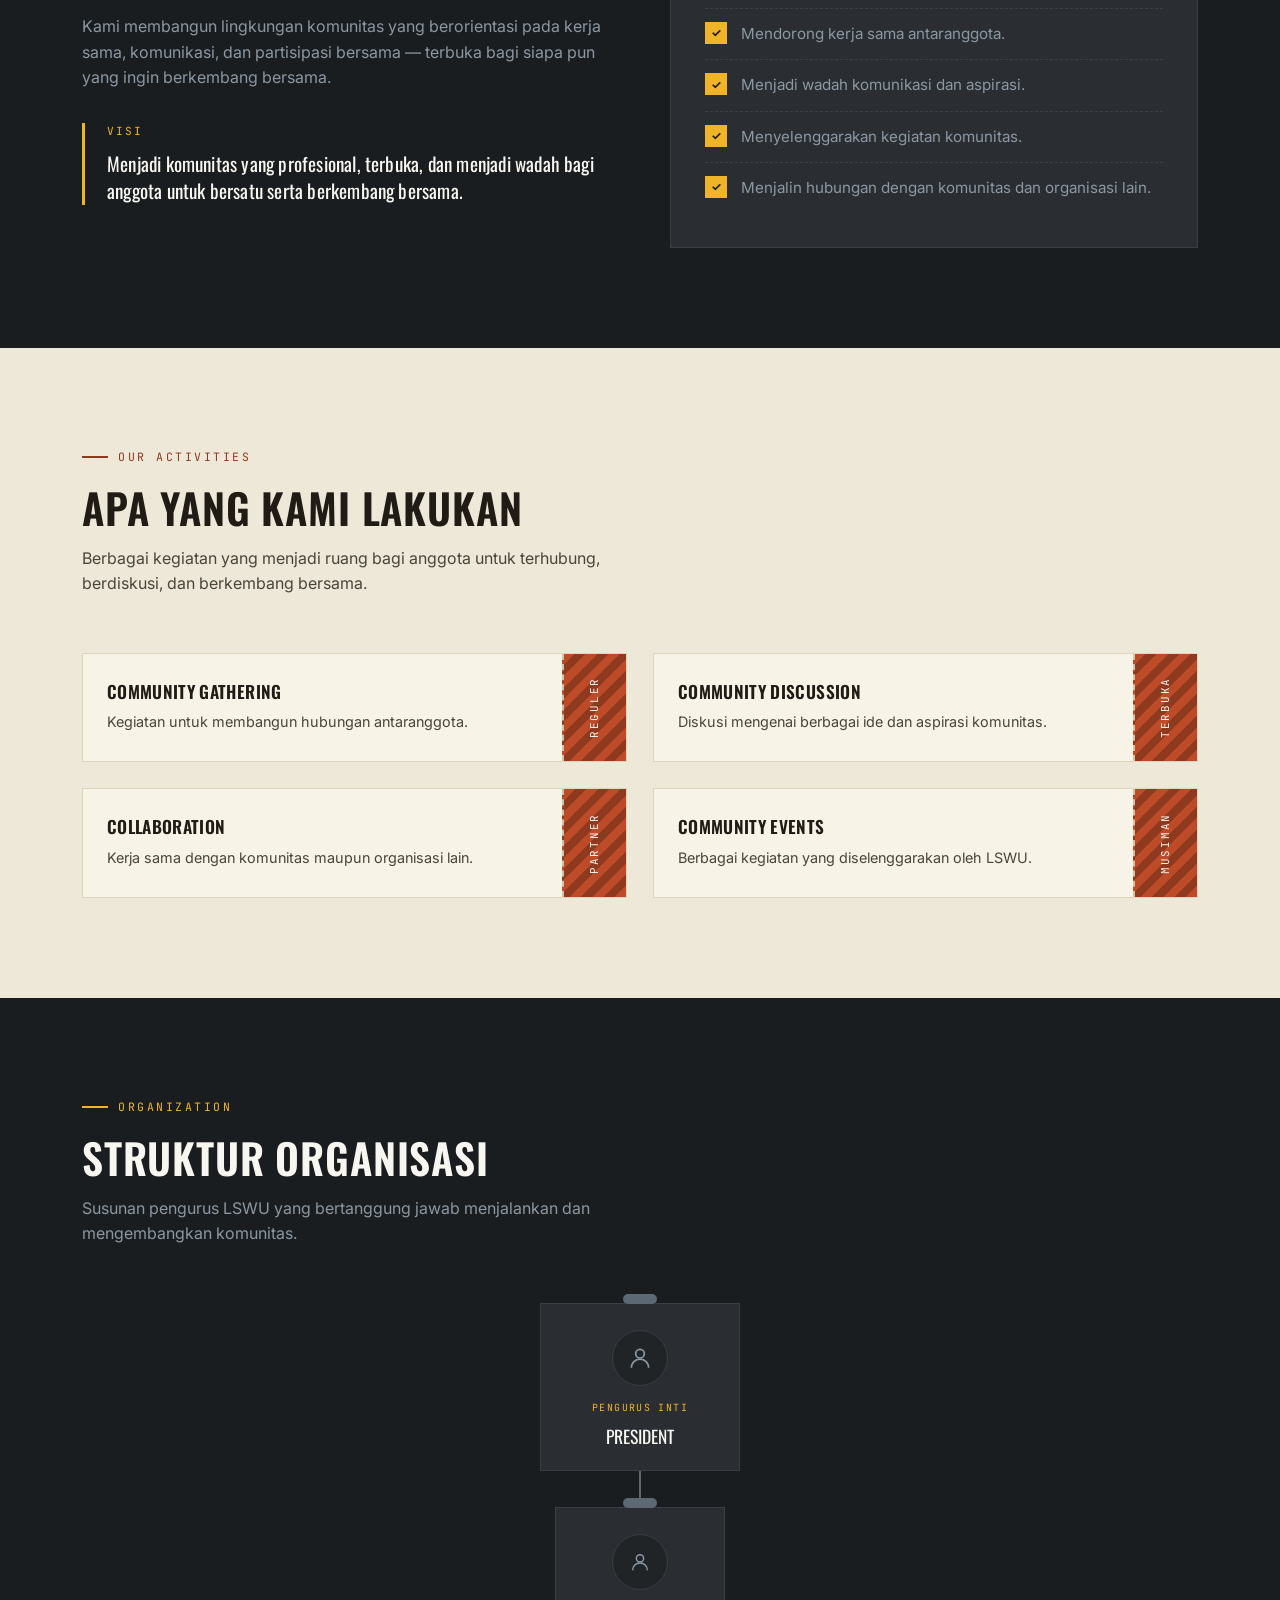
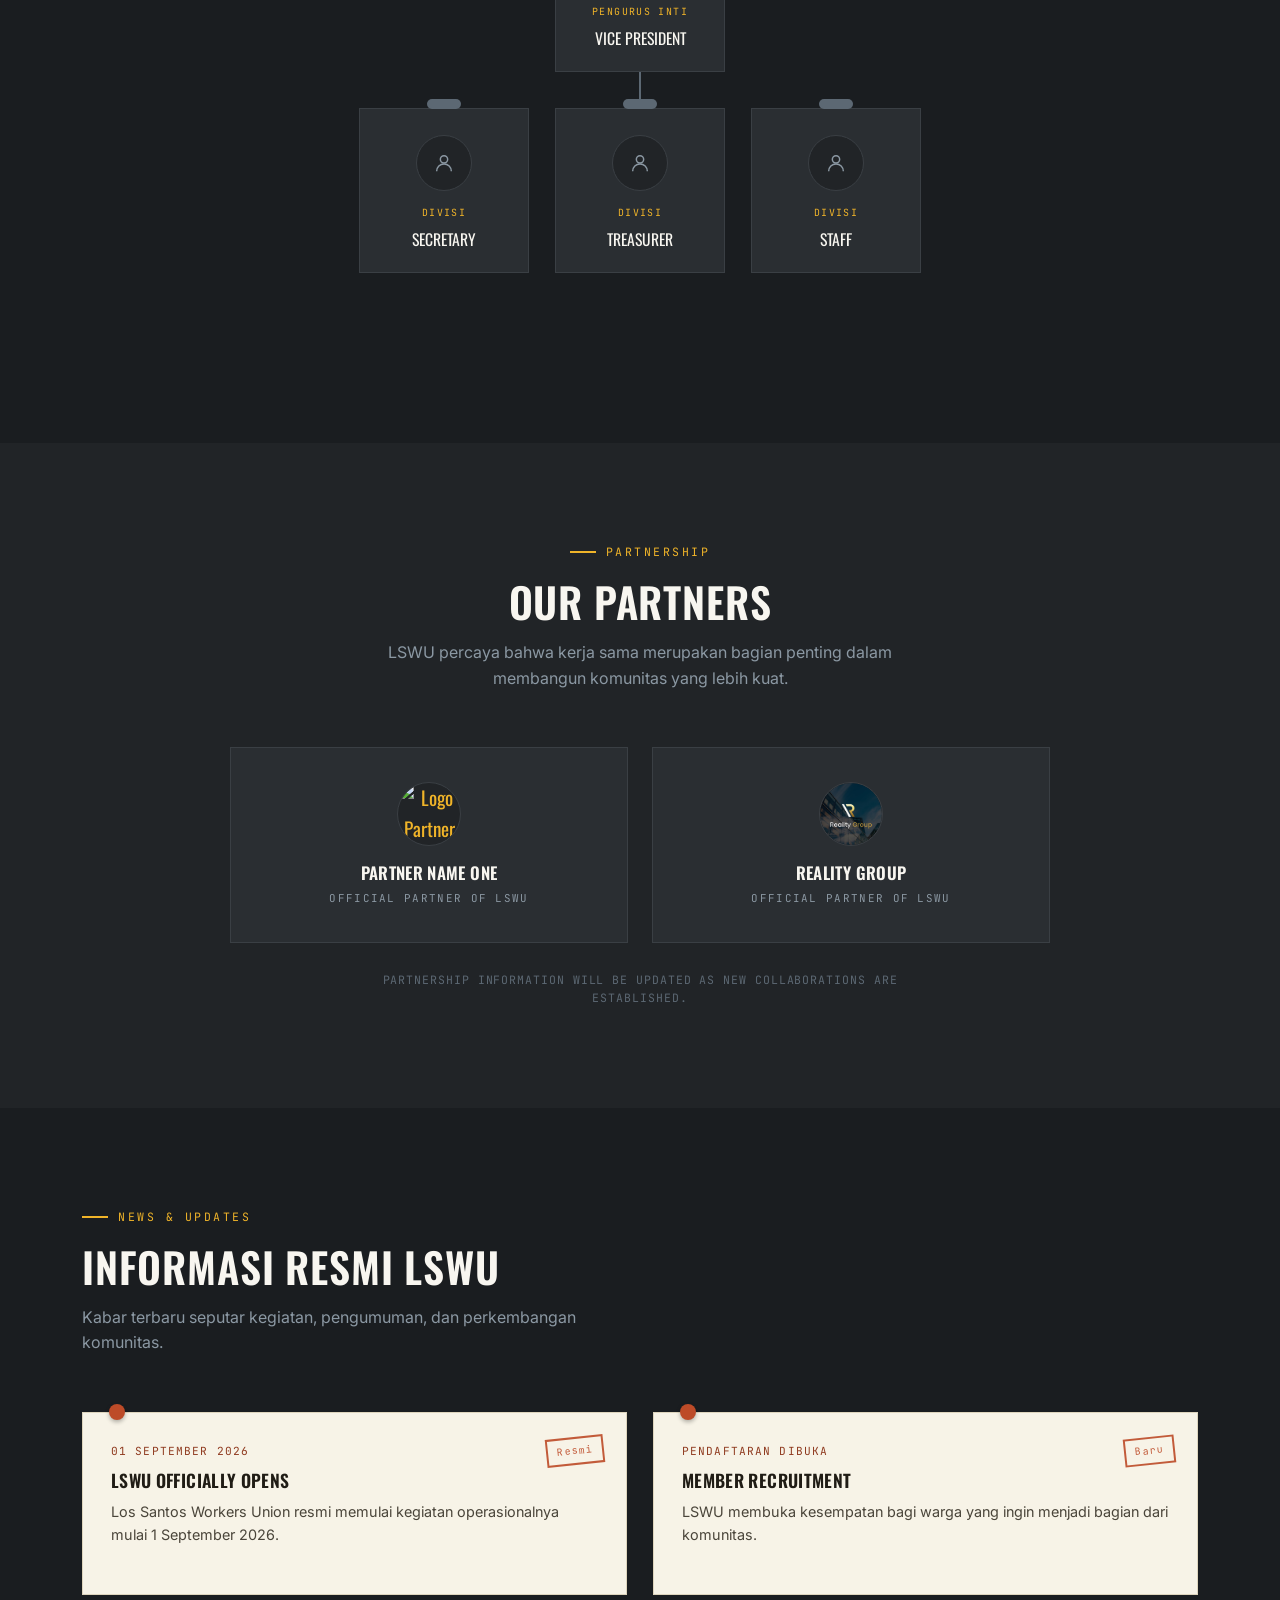
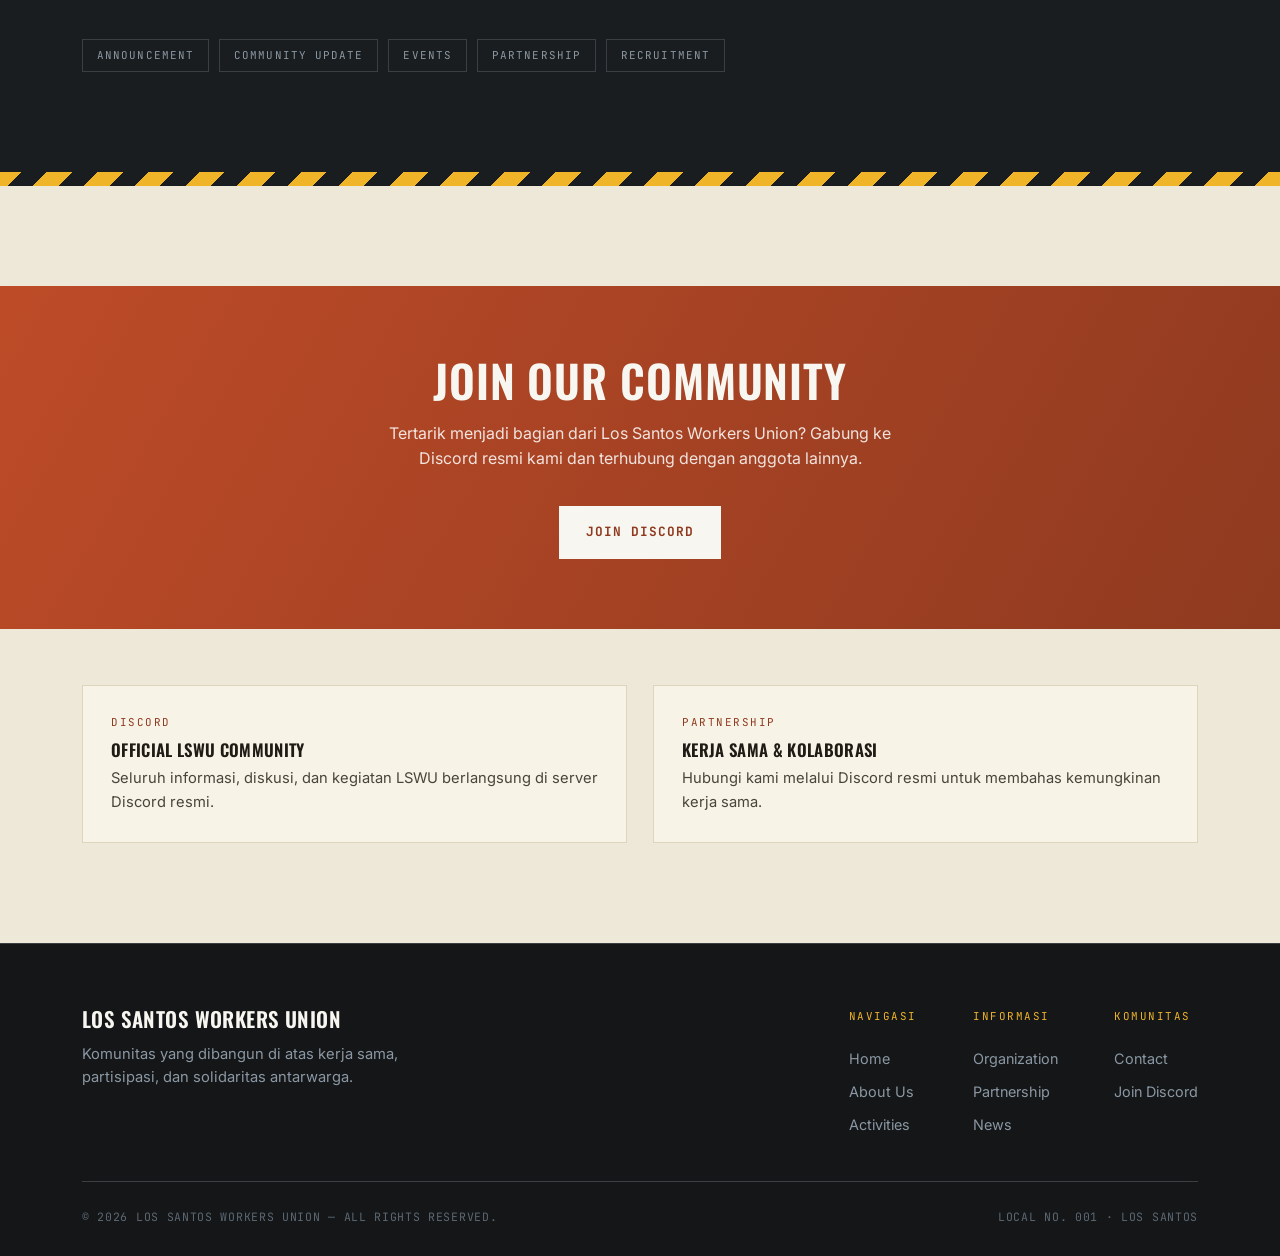
==== commit c742999b: "index.html" ====
--- a/index.html
+++ b/index.html
@@ -1075,7 +1075,7 @@
         </div>
         <!-- Ganti "logo-partner-2.png" dengan nama file logo partner kedua -->
         <div class="partner-card reveal">
-          <div class="partner-logo"><img src="Headquarter.jrg" alt="Logo Partner Name Two"></div>
+          <div class="partner-logo"><img src="Headquarter.jpg" alt="Logo Partner Name Two"></div>
           <h4>Reality Group</h4>
           <div class="partner-tag">Official Partner of LSWU</div>
         </div>
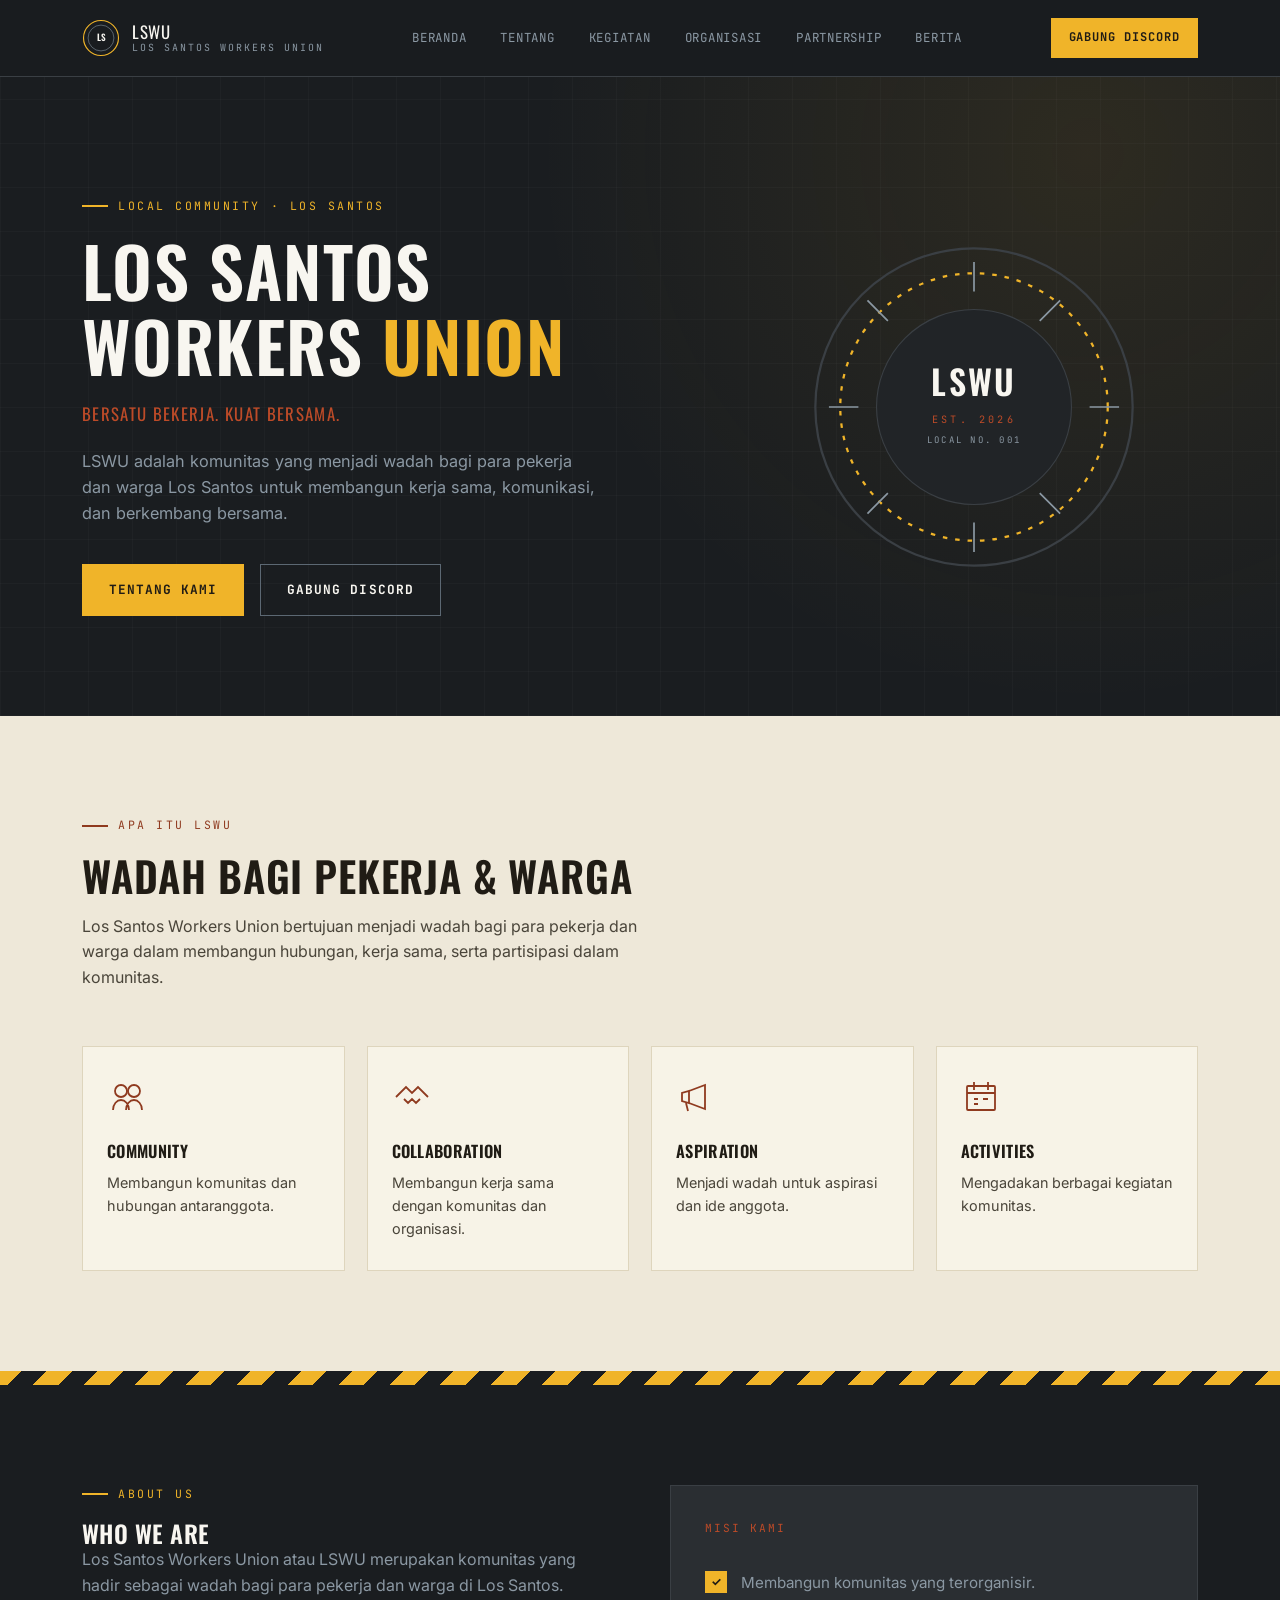
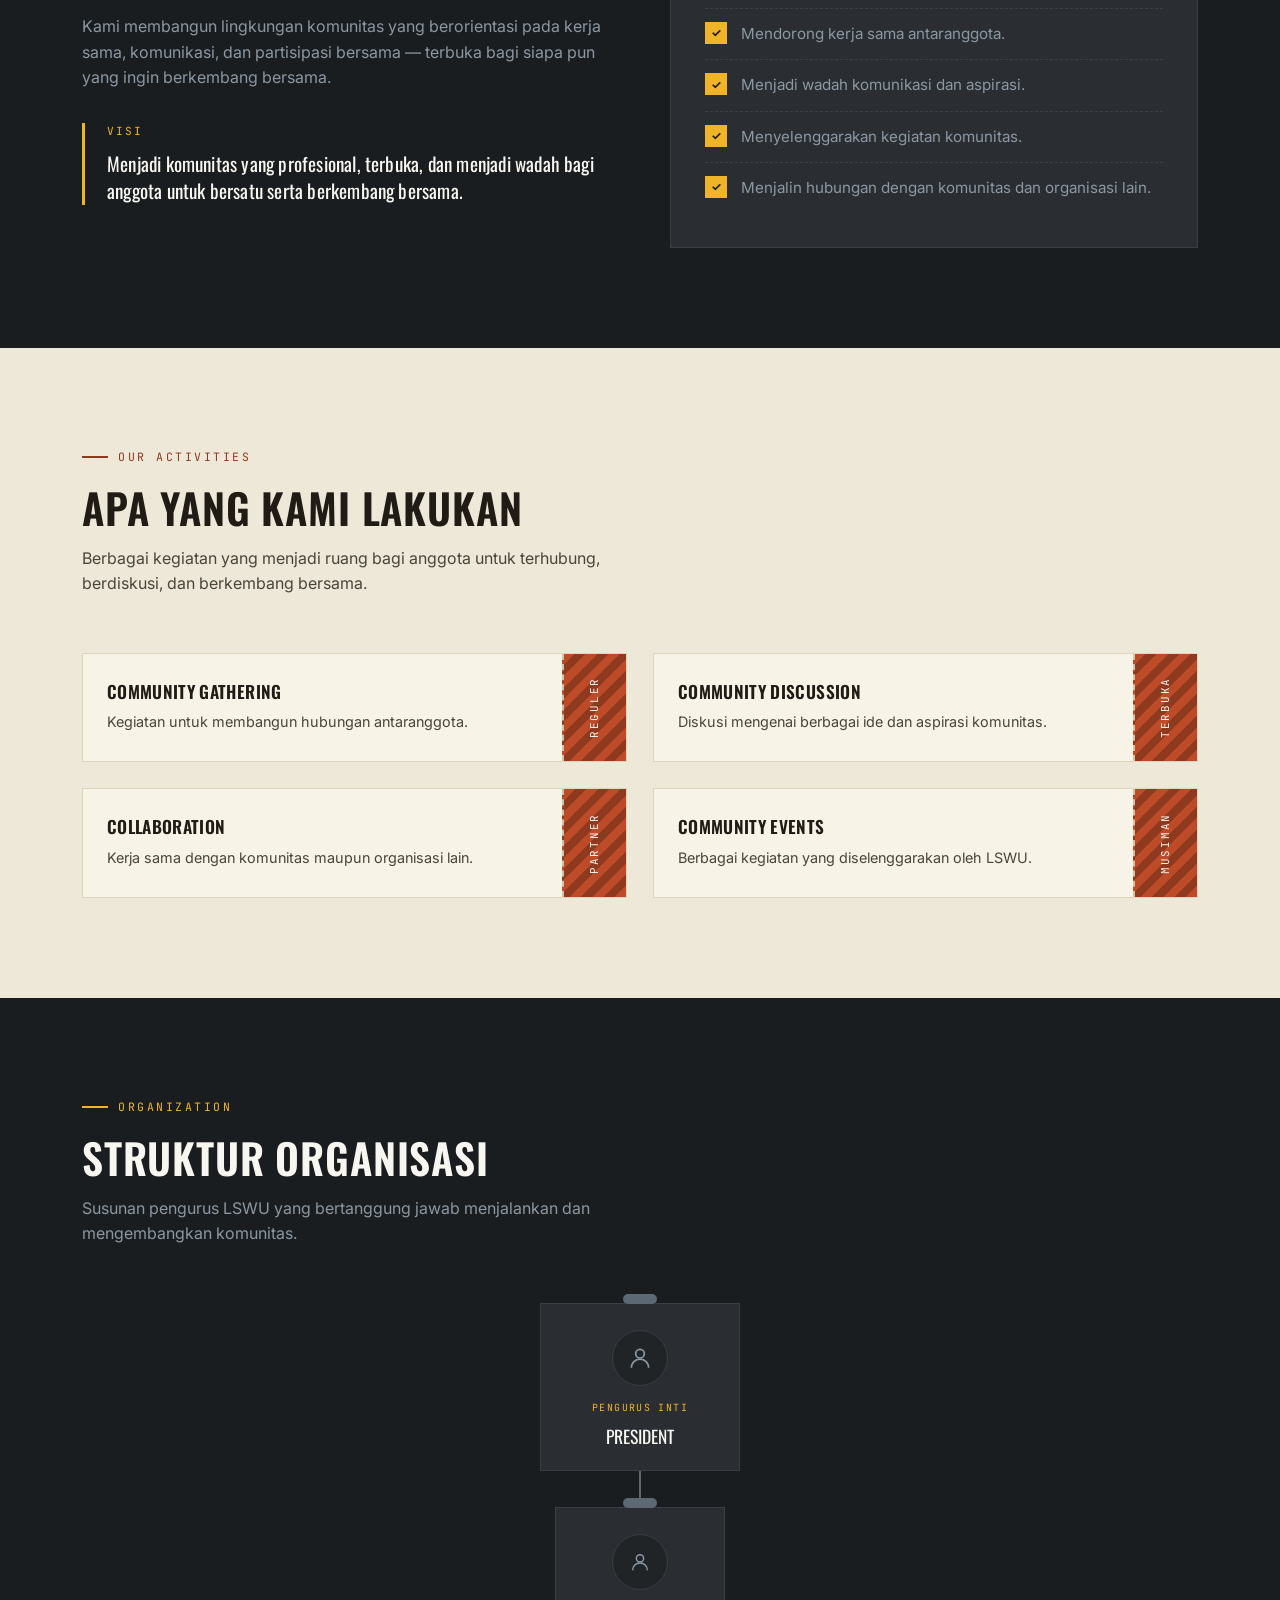
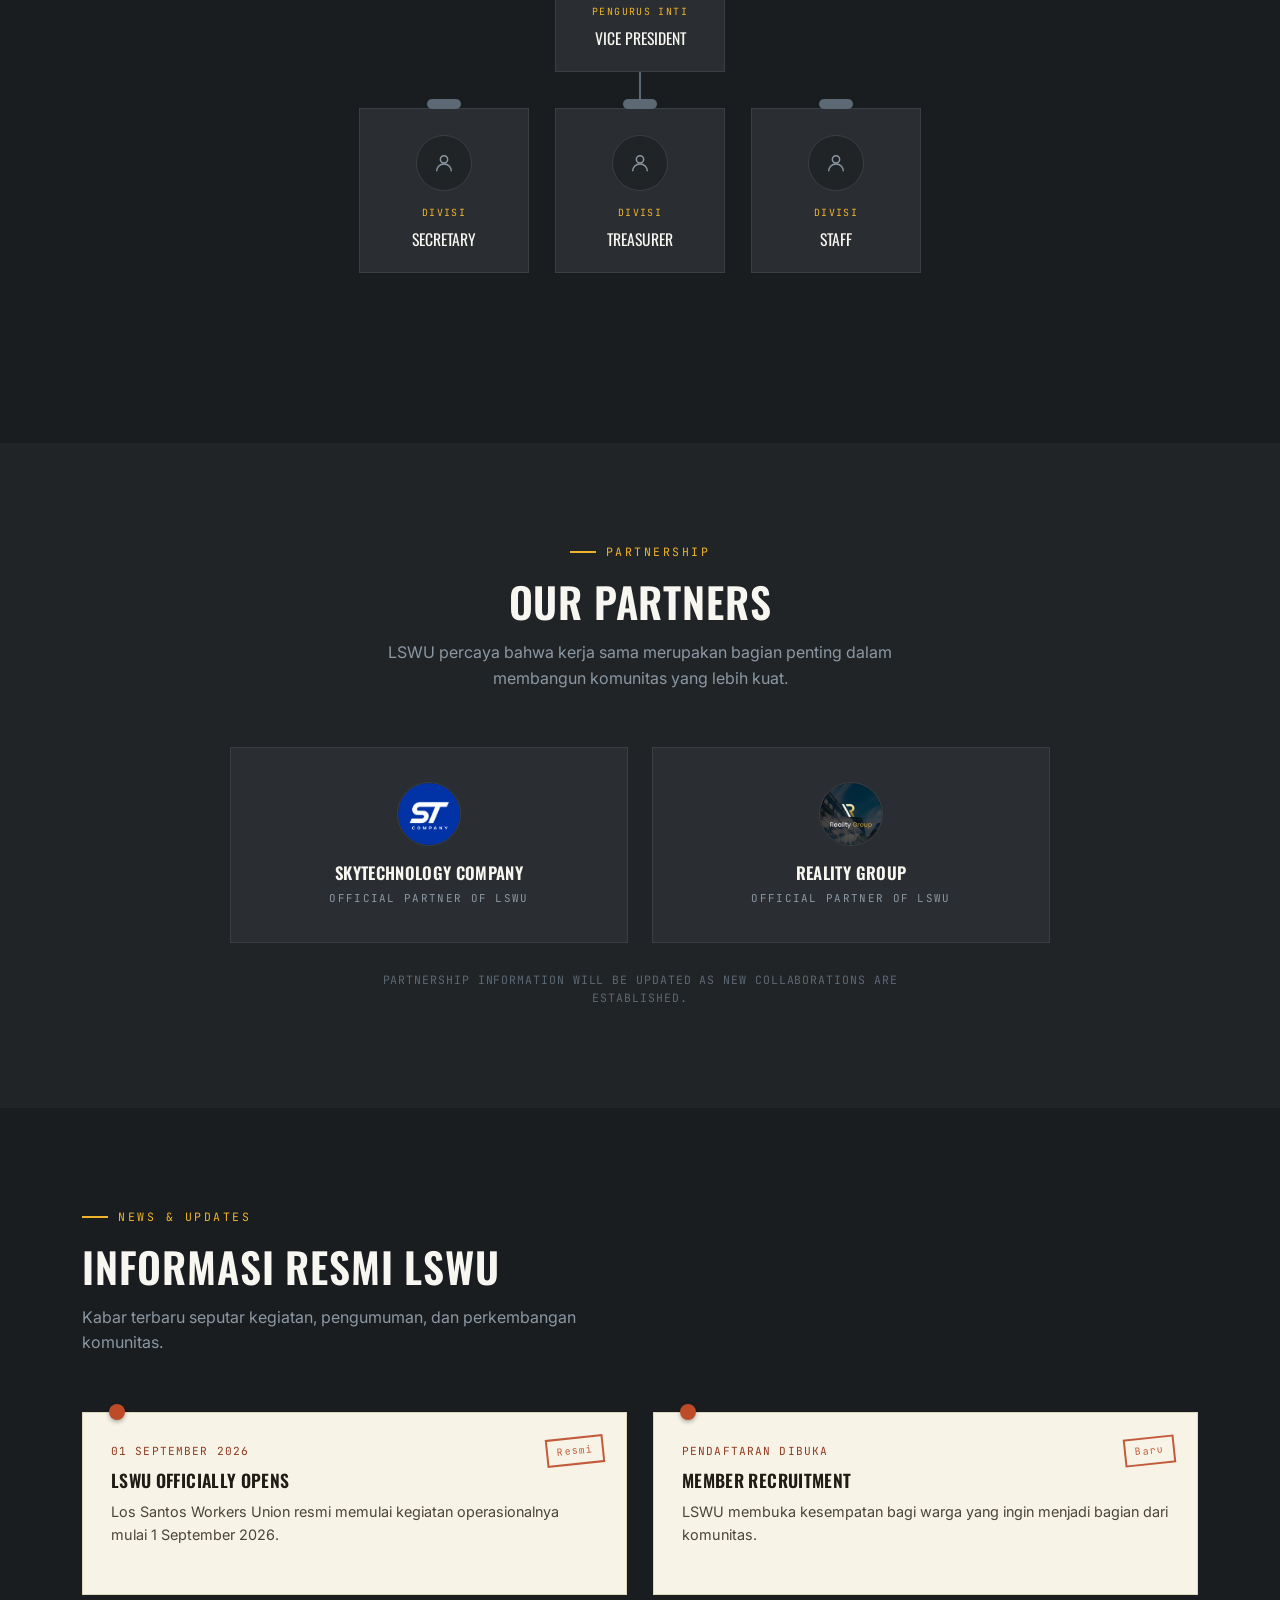
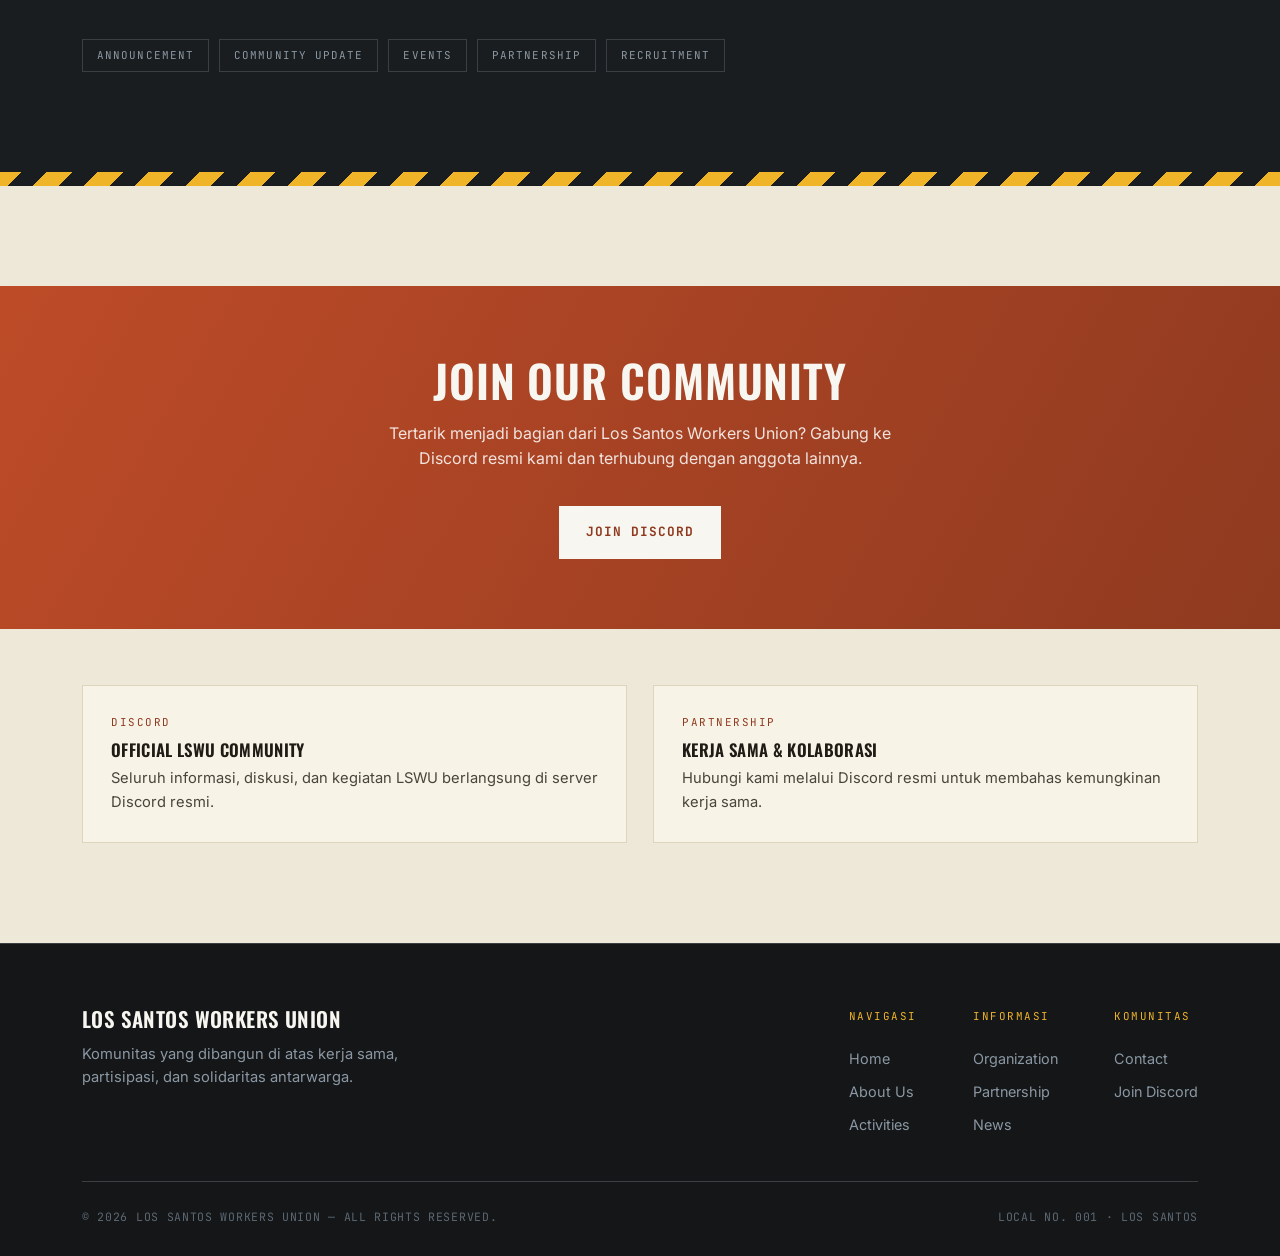
==== commit a6bbc10b: "Update index.html" ====
--- a/index.html
+++ b/index.html
@@ -1069,8 +1069,8 @@
       <div class="partner-grid">
         <!-- Ganti "logo-partner-1.png" dengan nama file logo partner (upload file logo ke folder yang sama dengan file HTML ini) -->
         <div class="partner-card reveal">
-          <div class="partner-logo"><img src="logo-partner-1.png" alt="Logo Partner Name One"></div>
-          <h4>Partner Name One</h4>
+          <div class="partner-logo"><img src="SkyTech.png" alt="Logo Partner Name One"></div>
+          <h4>SkyTechnology Company</h4>
           <div class="partner-tag">Official Partner of LSWU</div>
         </div>
         <!-- Ganti "logo-partner-2.png" dengan nama file logo partner kedua -->
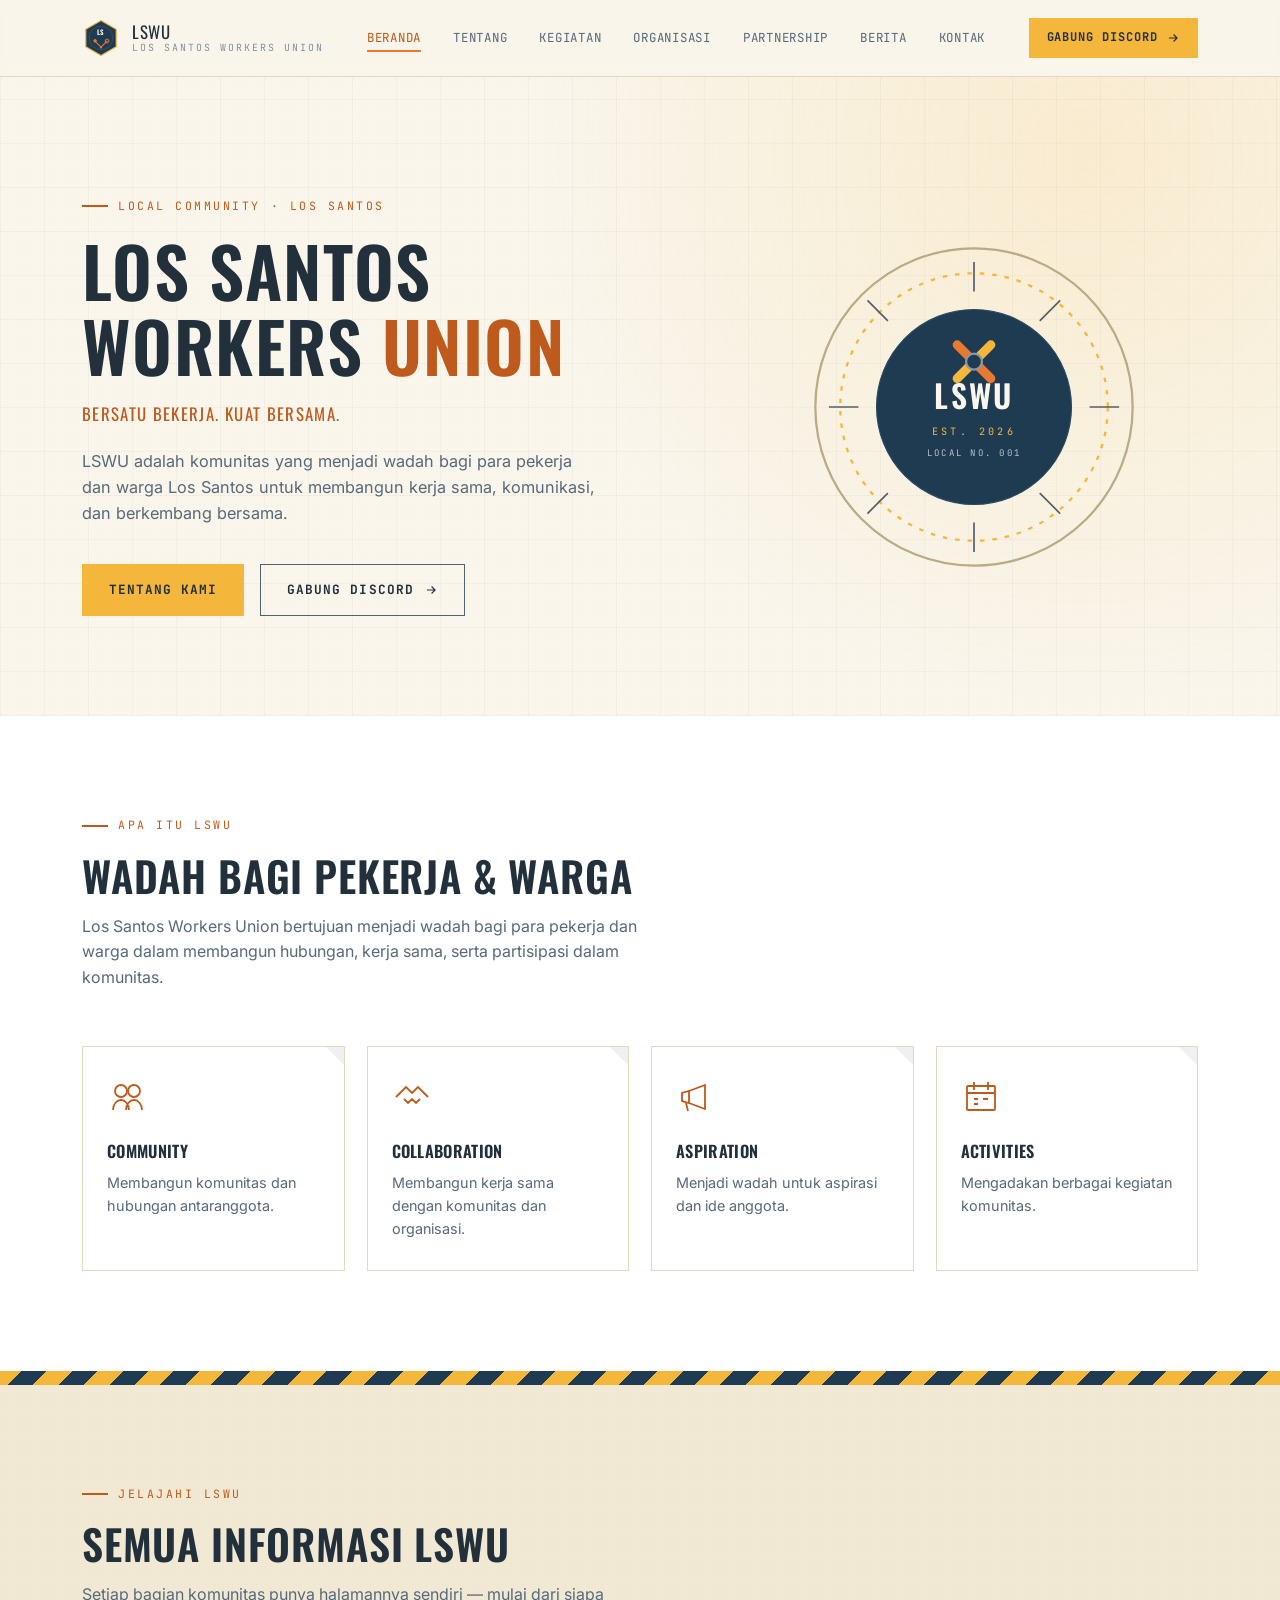
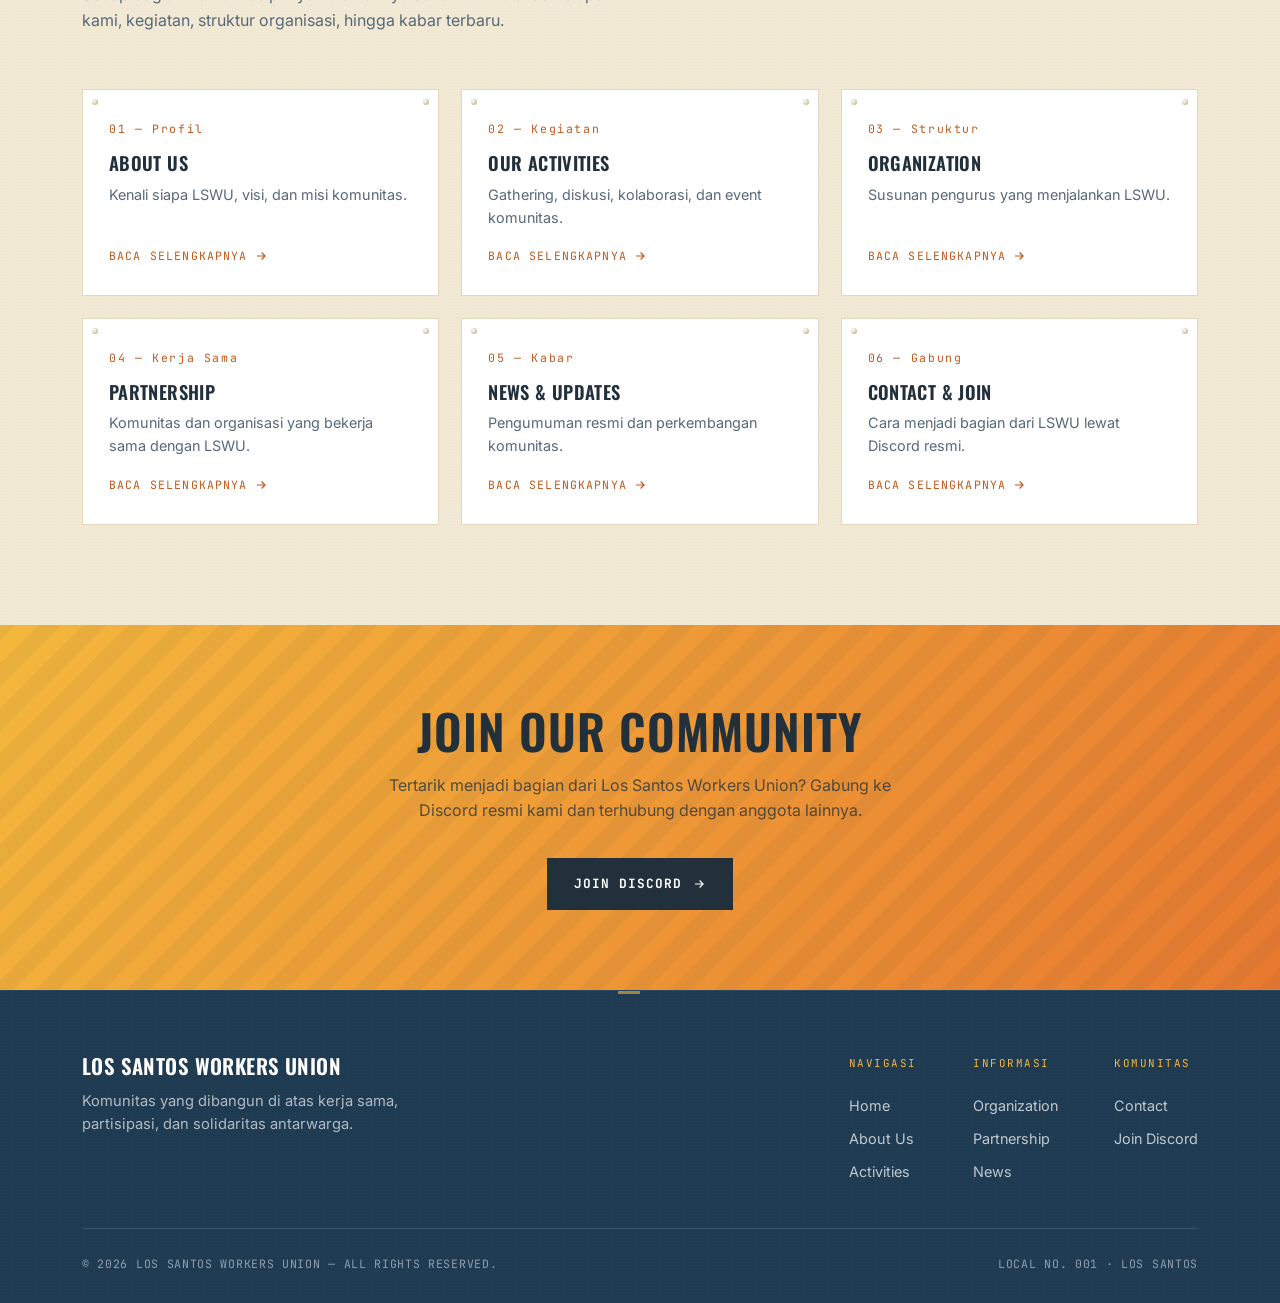
==== commit 066e855e: "Add files via upload" ====
--- a/index.html
+++ b/index.html
@@ -3,855 +3,46 @@
 <head>
 <meta charset="UTF-8">
 <meta name="viewport" content="width=device-width, initial-scale=1.0">
-<title>Los Santos Workers Union — LSWU</title>
+<title>LSWU — Los Santos Workers Union</title>
+<meta name="description" content="Los Santos Workers Union (LSWU) — komunitas yang menjadi wadah bagi para pekerja dan warga untuk membangun kerja sama serta berkembang bersama.">
 <link rel="preconnect" href="https://fonts.googleapis.com">
 <link rel="preconnect" href="https://fonts.gstatic.com" crossorigin>
 <link href="https://fonts.googleapis.com/css2?family=Oswald:wght@400;500;600;700&family=Inter:wght@400;500;600;700&family=JetBrains+Mono:wght@400;500;700&display=swap" rel="stylesheet">
-<style>
-  :root{
-    --charcoal:#1a1d20;
-    --charcoal-2:#212427;
-    --concrete:#2a2e32;
-    --concrete-line:#3a3f44;
-    --paper:#eee8d9;
-    --paper-card:#f7f3e7;
-    --ink:#201c15;
-    --ink-soft:#4a453a;
-    --steel:#8b98a3;
-    --steel-dark:#5c6873;
-    --yellow:#f0b429;
-    --yellow-dark:#c8930f;
-    --rust:#bd4b28;
-    --rust-dark:#8f3a1f;
-    --white:#f8f6f0;
-
-    --font-display:'Oswald', sans-serif;
-    --font-body:'Inter', sans-serif;
-    --font-mono:'JetBrains Mono', monospace;
-
-    --radius:2px;
-  }
-
-  *{box-sizing:border-box;margin:0;padding:0;}
-  html{scroll-behavior:smooth;}
-  body{
-    font-family:var(--font-body);
-    background:var(--charcoal);
-    color:var(--white);
-    line-height:1.6;
-    -webkit-font-smoothing:antialiased;
-    overflow-x:hidden;
-  }
-  img{max-width:100%;display:block;}
-  a{color:inherit;text-decoration:none;}
-  ul{list-style:none;}
-
-  h1,h2,h3,h4{
-    font-family:var(--font-display);
-    text-transform:uppercase;
-    letter-spacing:0.02em;
-    font-weight:600;
-    line-height:1.08;
-  }
-
-  .eyebrow{
-    font-family:var(--font-mono);
-    font-size:0.72rem;
-    letter-spacing:0.22em;
-    text-transform:uppercase;
-    color:var(--yellow);
-    display:flex;
-    align-items:center;
-    gap:10px;
-    margin-bottom:18px;
-  }
-  .eyebrow::before{
-    content:"";
-    width:26px;
-    height:2px;
-    background:var(--yellow);
-    display:inline-block;
-  }
-  section .eyebrow.on-paper{color:var(--rust-dark);}
-  section .eyebrow.on-paper::before{background:var(--rust-dark);}
-
-  :focus-visible{
-    outline:3px solid var(--yellow);
-    outline-offset:3px;
-  }
-
-  .wrap{
-    max-width:1180px;
-    margin:0 auto;
-    padding:0 32px;
-  }
-
-  /* ---------- RIVET / TEXTURE UTILS ---------- */
-  .riveted{
-    position:relative;
-    border:1px solid var(--concrete-line);
-  }
-  .riveted::before,.riveted::after{
-    content:"";
-    position:absolute;
-    width:7px;height:7px;
-    border-radius:50%;
-    background:radial-gradient(circle at 35% 35%, #9aa4ab, #4b5359 70%);
-    top:10px;
-  }
-  .riveted::before{left:10px;}
-  .riveted::after{right:10px;}
-
-  .hazard-divider{
-    height:14px;
-    width:100%;
-    background:repeating-linear-gradient(
-      -45deg,
-      var(--yellow) 0 18px,
-      var(--charcoal) 18px 36px
-    );
-    background-color: var(--charcoal);
-  }
-
-  /* ---------- NAV ---------- */
-  header{
-    position:sticky;
-    top:0;
-    z-index:100;
-    background:rgba(26,29,32,0.92);
-    backdrop-filter:blur(6px);
-    border-bottom:1px solid var(--concrete-line);
-  }
-  nav.wrap{
-    display:flex;
-    align-items:center;
-    justify-content:space-between;
-    height:76px;
-  }
-  .brand{
-    display:flex;
-    align-items:center;
-    gap:12px;
-  }
-  .brand-mark{width:38px;height:38px;flex-shrink:0;}
-  .brand-text{
-    font-family:var(--font-display);
-    font-size:1.05rem;
-    letter-spacing:0.04em;
-    line-height:1.05;
-  }
-  .brand-text span{
-    display:block;
-    font-family:var(--font-mono);
-    font-size:0.62rem;
-    letter-spacing:0.2em;
-    color:var(--steel);
-    text-transform:uppercase;
-    margin-top:2px;
-  }
-  .nav-links{
-    display:flex;
-    gap:34px;
-    font-family:var(--font-mono);
-    font-size:0.78rem;
-    letter-spacing:0.06em;
-    text-transform:uppercase;
-  }
-  .nav-links a{
-    color:var(--steel);
-    position:relative;
-    padding:6px 0;
-    transition:color .2s ease;
-  }
-  .nav-links a:hover, .nav-links a:focus-visible{color:var(--white);}
-  .nav-links a::after{
-    content:"";
-    position:absolute;
-    left:0;bottom:0;
-    width:0;height:2px;
-    background:var(--yellow);
-    transition:width .2s ease;
-  }
-  .nav-links a:hover::after{width:100%;}
-
-  .nav-cta{
-    font-family:var(--font-mono);
-    font-size:0.75rem;
-    letter-spacing:0.08em;
-    text-transform:uppercase;
-    background:var(--yellow);
-    color:var(--ink);
-    padding:10px 18px;
-    font-weight:700;
-    border:none;
-    cursor:pointer;
-    transition:transform .15s ease, background .2s ease;
-  }
-  .nav-cta:hover{background:var(--white);transform:translateY(-2px);}
-
-  .burger{
-    display:none;
-    flex-direction:column;
-    gap:5px;
-    background:none;
-    border:none;
-    cursor:pointer;
-    padding:6px;
-  }
-  .burger span{width:24px;height:2px;background:var(--white);}
-
-  /* ---------- HERO ---------- */
-  .hero{
-    position:relative;
-    padding:120px 0 100px;
-    background:
-      radial-gradient(circle at 85% 12%, rgba(240,180,41,0.09), transparent 45%),
-      repeating-linear-gradient(0deg, rgba(255,255,255,0.025) 0 1px, transparent 1px 44px),
-      repeating-linear-gradient(90deg, rgba(255,255,255,0.025) 0 1px, transparent 1px 44px),
-      var(--charcoal);
-    overflow:hidden;
-  }
-  .hero-grid{
-    display:grid;
-    grid-template-columns:1.15fr 0.85fr;
-    gap:64px;
-    align-items:center;
-  }
-  .hero h1{
-    font-size:clamp(2.6rem, 5.4vw, 4.6rem);
-    color:var(--white);
-    opacity:0;
-    transform:translateY(18px);
-    animation:riseIn .7s ease forwards .1s;
-  }
-  .hero h1 em{
-    font-style:normal;
-    color:var(--yellow);
-  }
-  .hero-sub{
-    font-family:var(--font-display);
-    text-transform:uppercase;
-    font-size:1.05rem;
-    letter-spacing:0.08em;
-    color:var(--rust);
-    margin:18px 0 20px;
-    opacity:0;
-    transform:translateY(18px);
-    animation:riseIn .7s ease forwards .25s;
-  }
-  .hero p.lead{
-    max-width:520px;
-    color:var(--steel);
-    font-size:1.02rem;
-    opacity:0;
-    transform:translateY(18px);
-    animation:riseIn .7s ease forwards .4s;
-  }
-  .hero-actions{
-    display:flex;
-    gap:16px;
-    margin-top:38px;
-    flex-wrap:wrap;
-    opacity:0;
-    transform:translateY(18px);
-    animation:riseIn .7s ease forwards .55s;
-  }
-  @keyframes riseIn{to{opacity:1;transform:translateY(0);}}
-
-  .btn{
-    font-family:var(--font-mono);
-    font-size:0.8rem;
-    letter-spacing:0.08em;
-    text-transform:uppercase;
-    padding:15px 26px;
-    font-weight:700;
-    display:inline-flex;
-    align-items:center;
-    gap:10px;
-    border:1px solid transparent;
-    cursor:pointer;
-    transition:transform .15s ease, background .2s ease, color .2s ease, border-color .2s ease;
-  }
-  .btn-primary{background:var(--yellow);color:var(--ink);}
-  .btn-primary:hover{background:var(--white);transform:translateY(-2px);}
-  .btn-ghost{border-color:var(--steel-dark);color:var(--white);}
-  .btn-ghost:hover{border-color:var(--yellow);color:var(--yellow);transform:translateY(-2px);}
-
-  /* union seal badge */
-  .seal-wrap{
-    display:flex;
-    justify-content:center;
-    align-items:center;
-  }
-  .seal{
-    width:min(340px, 80vw);
-    height:min(340px, 80vw);
-    animation:spinSlow 60s linear infinite;
-  }
-  @media (prefers-reduced-motion: reduce){
-    .seal{animation:none;}
-    .hero h1,.hero-sub,.hero p.lead,.hero-actions{animation:none;opacity:1;transform:none;}
-  }
-  @keyframes spinSlow{to{transform:rotate(360deg);}}
-
-  /* ---------- SECTION BASE ---------- */
-  section{padding:100px 0;}
-  .section-dark{background:var(--charcoal);}
-  .section-paper{background:var(--paper);color:var(--ink);}
-  .section-charcoal2{background:var(--charcoal-2);}
-
-  .section-head{
-    max-width:640px;
-    margin-bottom:56px;
-  }
-  .section-head h2{
-    font-size:clamp(1.8rem, 3.4vw, 2.6rem);
-  }
-  .section-dark .section-head h2, .section-charcoal2 .section-head h2{color:var(--white);}
-  .section-paper .section-head h2{color:var(--ink);}
-  .section-head p{
-    margin-top:16px;
-    max-width:560px;
-  }
-  .section-dark .section-head p, .section-charcoal2 .section-head p{color:var(--steel);}
-  .section-paper .section-head p{color:var(--ink-soft);}
-
-  .reveal{
-    opacity:0;
-    transform:translateY(24px);
-    transition:opacity .6s ease, transform .6s ease;
-  }
-  .reveal.is-visible{opacity:1;transform:translateY(0);}
-
-  /* ---------- WHAT WE DO GRID ---------- */
-  .card-grid{
-    display:grid;
-    grid-template-columns:repeat(4, 1fr);
-    gap:22px;
-  }
-  .task-card{
-    background:var(--paper-card);
-    border:1px solid #ded5bd;
-    padding:30px 24px;
-    transition:transform .2s ease, border-color .2s ease, box-shadow .2s ease;
-  }
-  .task-card:hover{
-    transform:translateY(-6px);
-    border-color:var(--rust);
-    box-shadow:0 14px 28px rgba(0,0,0,0.15);
-  }
-  .task-icon{
-    width:40px;height:40px;
-    color:var(--rust-dark);
-    margin-bottom:18px;
-  }
-  .task-card h3{
-    font-size:1.02rem;
-    color:var(--ink);
-    margin-bottom:10px;
-  }
-  .task-card p{
-    font-size:0.9rem;
-    color:var(--ink-soft);
-  }
-
-  /* ---------- ABOUT ---------- */
-  .about-grid{
-    display:grid;
-    grid-template-columns:1fr 1fr;
-    gap:60px;
-    align-items:start;
-  }
-  .about-copy p{color:var(--steel);margin-bottom:16px;max-width:540px;}
-  .vision-block{
-    border-left:3px solid var(--yellow);
-    padding-left:22px;
-    margin-top:32px;
-  }
-  .vision-block .label{
-    font-family:var(--font-mono);
-    font-size:0.7rem;
-    letter-spacing:0.18em;
-    text-transform:uppercase;
-    color:var(--yellow);
-    margin-bottom:10px;
-  }
-  .vision-block p{
-    font-family:var(--font-display);
-    font-size:1.2rem;
-    text-transform:none;
-    letter-spacing:0.01em;
-    color:var(--white);
-    line-height:1.4;
-  }
-
-  .checklist{
-    background:var(--concrete);
-    border:1px solid var(--concrete-line);
-    padding:34px;
-  }
-  .checklist .label{
-    font-family:var(--font-mono);
-    font-size:0.7rem;
-    letter-spacing:0.18em;
-    text-transform:uppercase;
-    color:var(--rust);
-    margin-bottom:20px;
-  }
-  .checklist li{
-    display:flex;
-    gap:14px;
-    padding:13px 0;
-    border-bottom:1px dashed var(--concrete-line);
-    color:var(--steel);
-    font-size:0.95rem;
-  }
-  .checklist li:last-child{border-bottom:none;}
-  .checklist li::before{
-    content:"✓";
-    flex-shrink:0;
-    width:22px;height:22px;
-    display:flex;
-    align-items:center;
-    justify-content:center;
-    background:var(--yellow);
-    color:var(--ink);
-    font-size:0.75rem;
-    font-weight:700;
-  }
-
-  /* ---------- ACTIVITIES (ticket cards) ---------- */
-  .ticket-grid{
-    display:grid;
-    grid-template-columns:repeat(2, 1fr);
-    gap:26px;
-  }
-  .ticket{
-    display:grid;
-    grid-template-columns:1fr auto;
-    background:var(--paper-card);
-    border:1px solid #ded5bd;
-    position:relative;
-    overflow:hidden;
-    transition:transform .2s ease;
-  }
-  .ticket:hover{transform:translateY(-4px);}
-  .ticket-main{padding:28px 24px;}
-  .ticket-main h3{
-    font-size:1.08rem;
-    color:var(--ink);
-    margin-bottom:10px;
-  }
-  .ticket-main p{
-    font-size:0.9rem;
-    color:var(--ink-soft);
-  }
-  .ticket-stub{
-    width:64px;
-    border-left:2px dashed #cfc4a4;
-    display:flex;
-    align-items:center;
-    justify-content:center;
-    background:repeating-linear-gradient(-45deg, var(--rust) 0 8px, var(--rust-dark) 8px 16px);
-  }
-  .ticket-stub span{
-    writing-mode:vertical-rl;
-    transform:rotate(180deg);
-    font-family:var(--font-mono);
-    font-size:0.68rem;
-    letter-spacing:0.16em;
-    color:var(--white);
-    text-transform:uppercase;
-  }
-
-  /* ---------- ORGANIZATION ---------- */
-  .org-tree{
-    display:flex;
-    flex-direction:column;
-    align-items:center;
-    gap:0;
-    margin-bottom:70px;
-  }
-  .org-connector{
-    width:2px;
-    height:36px;
-    background:var(--steel-dark);
-  }
-  .org-row{
-    display:flex;
-    gap:26px;
-    justify-content:center;
-    flex-wrap:wrap;
-  }
-  .id-badge{
-    width:170px;
-    background:var(--concrete);
-    border:1px solid var(--concrete-line);
-    position:relative;
-    padding:26px 16px 20px;
-    text-align:center;
-    transition:transform .2s ease, border-color .2s ease;
-  }
-  .id-badge:hover{transform:translateY(-5px);border-color:var(--yellow);}
-  .id-badge::before{
-    content:"";
-    position:absolute;
-    top:-10px;left:50%;
-    transform:translateX(-50%);
-    width:34px;height:10px;
-    border-radius:6px;
-    background:var(--steel-dark);
-  }
-  .id-badge .avatar{
-    width:56px;height:56px;
-    margin:0 auto 14px;
-    border-radius:50%;
-    background:var(--charcoal-2);
-    border:1px solid var(--concrete-line);
-    display:flex;
-    align-items:center;
-    justify-content:center;
-    color:var(--steel);
-  }
-  .id-badge .role{
-    font-family:var(--font-mono);
-    font-size:0.62rem;
-    letter-spacing:0.14em;
-    text-transform:uppercase;
-    color:var(--yellow);
-    margin-bottom:6px;
-  }
-  .id-badge .title{
-    font-family:var(--font-display);
-    font-size:0.98rem;
-    color:var(--white);
-    text-transform:uppercase;
-  }
-  .id-badge.lead{width:200px;}
-  .id-badge.lead .title{font-size:1.1rem;}
-
-  /* ---------- PARTNERSHIP ---------- */
-  .partner-plaque{
-    border:2px dashed var(--steel-dark);
-    padding:60px 40px;
-    text-align:center;
-    max-width:680px;
-    margin:0 auto;
-  }
-  .partner-plaque p{
-    font-family:var(--font-display);
-    font-size:1.15rem;
-    text-transform:uppercase;
-    letter-spacing:0.01em;
-    color:var(--white);
-    line-height:1.5;
-  }
-  .partner-plaque .sub{
-    font-family:var(--font-mono);
-    font-size:0.75rem;
-    letter-spacing:0.1em;
-    text-transform:uppercase;
-    color:var(--steel);
-    margin-top:16px;
-  }
-
-  .partner-grid{
-    display:grid;
-    grid-template-columns:repeat(2, 1fr);
-    gap:24px;
-    max-width:820px;
-    margin:0 auto 28px;
-  }
-  .partner-card{
-    background:var(--concrete);
-    border:1px solid var(--concrete-line);
-    padding:34px 28px;
-    text-align:center;
-    transition:transform .2s ease, border-color .2s ease;
-  }
-  .partner-card:hover{transform:translateY(-5px);border-color:var(--yellow);}
-  .partner-logo{
-    width:64px;height:64px;
-    margin:0 auto 18px;
-    border-radius:50%;
-    background:var(--charcoal-2);
-    border:1px solid var(--concrete-line);
-    display:flex;
-    align-items:center;
-    justify-content:center;
-    color:var(--yellow);
-    font-family:var(--font-display);
-    font-size:1.2rem;
-    overflow:hidden;
-  }
-  .partner-logo img{
-    width:100%;
-    height:100%;
-    object-fit:cover;
-    border-radius:50%;
-  }
-  .partner-card h4{
-    font-size:1.05rem;
-    color:var(--white);
-    text-transform:uppercase;
-    margin-bottom:8px;
-  }
-  .partner-card .partner-tag{
-    font-family:var(--font-mono);
-    font-size:0.68rem;
-    letter-spacing:0.12em;
-    text-transform:uppercase;
-    color:var(--steel);
-  }
-  .partner-note{
-    text-align:center;
-    font-family:var(--font-mono);
-    font-size:0.72rem;
-    letter-spacing:0.08em;
-    text-transform:uppercase;
-    color:var(--steel-dark);
-    max-width:520px;
-    margin:0 auto;
-  }
-  @media (max-width: 640px){
-    .partner-grid{grid-template-columns:1fr;}
-  }
-
-  /* ---------- NEWS ---------- */
-  .news-grid{
-    display:grid;
-    grid-template-columns:repeat(2, 1fr);
-    gap:26px;
-  }
-  .notice{
-    background:var(--paper-card);
-    border:1px solid #ded5bd;
-    padding:30px 28px;
-    position:relative;
-    transition:transform .2s ease;
-  }
-  .notice:hover{transform:translateY(-4px);}
-  .notice::before{
-    content:"";
-    position:absolute;
-    top:-9px;left:26px;
-    width:16px;height:16px;
-    border-radius:50%;
-    background:var(--rust);
-    box-shadow:0 2px 4px rgba(0,0,0,0.3);
-  }
-  .notice .date{
-    font-family:var(--font-mono);
-    font-size:0.7rem;
-    letter-spacing:0.1em;
-    text-transform:uppercase;
-    color:var(--rust-dark);
-    margin-bottom:10px;
-  }
-  .notice h3{
-    font-size:1.1rem;
-    color:var(--ink);
-    margin-bottom:10px;
-  }
-  .notice p{
-    font-size:0.9rem;
-    color:var(--ink-soft);
-    margin-bottom:18px;
-  }
-  .notice .stamp{
-    position:absolute;
-    top:24px;right:22px;
-    font-family:var(--font-mono);
-    font-size:0.62rem;
-    letter-spacing:0.12em;
-    color:var(--rust);
-    border:2px solid var(--rust);
-    padding:4px 9px;
-    transform:rotate(8deg);
-    opacity:0;
-    transition:opacity .4s ease .3s, transform .4s ease .3s;
-  }
-  .notice.is-visible .stamp{opacity:0.9;transform:rotate(-6deg);}
-
-  .tag-row{
-    display:flex;
-    gap:10px;
-    flex-wrap:wrap;
-    margin-top:44px;
-  }
-  .tag{
-    font-family:var(--font-mono);
-    font-size:0.68rem;
-    letter-spacing:0.1em;
-    text-transform:uppercase;
-    padding:7px 14px;
-    border:1px solid var(--concrete-line);
-    color:var(--steel);
-  }
-
-  /* ---------- CONTACT / JOIN ---------- */
-  .join-band{
-    background:linear-gradient(120deg, var(--rust) 0%, var(--rust-dark) 100%);
-    padding:70px 0;
-    text-align:center;
-  }
-  .join-band h2{
-    color:var(--white);
-    font-size:clamp(1.9rem, 4vw, 2.8rem);
-  }
-  .join-band p{
-    color:rgba(255,255,255,0.85);
-    max-width:520px;
-    margin:16px auto 34px;
-  }
-
-  .contact-grid{
-    display:grid;
-    grid-template-columns:repeat(2, 1fr);
-    gap:26px;
-    margin-top:56px;
-  }
-  .contact-card{
-    background:var(--paper-card);
-    border:1px solid #ded5bd;
-    padding:28px;
-  }
-  .contact-card .label{
-    font-family:var(--font-mono);
-    font-size:0.68rem;
-    letter-spacing:0.14em;
-    text-transform:uppercase;
-    color:var(--rust-dark);
-    margin-bottom:10px;
-  }
-  .contact-card h4{
-    font-size:1.05rem;
-    color:var(--ink);
-    margin-bottom:8px;
-  }
-  .contact-card p{color:var(--ink-soft);font-size:0.92rem;}
-
-  /* ---------- FOOTER ---------- */
-  footer{
-    background:#141618;
-    padding:64px 0 30px;
-    border-top:1px solid var(--concrete-line);
-  }
-  .footer-grid{
-    display:flex;
-    justify-content:space-between;
-    align-items:flex-start;
-    flex-wrap:wrap;
-    gap:40px;
-    padding-bottom:40px;
-    border-bottom:1px solid var(--concrete-line);
-  }
-  .footer-brand h3{
-    font-size:1.3rem;
-    color:var(--white);
-    margin-bottom:12px;
-  }
-  .footer-brand p{
-    color:var(--steel);
-    max-width:340px;
-    font-size:0.92rem;
-  }
-  .footer-links{
-    display:flex;
-    gap:56px;
-    flex-wrap:wrap;
-  }
-  .footer-links .col .label{
-    font-family:var(--font-mono);
-    font-size:0.68rem;
-    letter-spacing:0.14em;
-    text-transform:uppercase;
-    color:var(--yellow);
-    margin-bottom:16px;
-  }
-  .footer-links a{
-    display:block;
-    color:var(--steel);
-    font-size:0.9rem;
-    padding:5px 0;
-    transition:color .2s ease;
-  }
-  .footer-links a:hover{color:var(--white);}
-  .footer-bottom{
-    display:flex;
-    justify-content:space-between;
-    align-items:center;
-    padding-top:26px;
-    flex-wrap:wrap;
-    gap:12px;
-    font-family:var(--font-mono);
-    font-size:0.72rem;
-    letter-spacing:0.06em;
-    color:var(--steel-dark);
-    text-transform:uppercase;
-  }
-
-  /* ---------- RESPONSIVE ---------- */
-  @media (max-width: 900px){
-    .hero-grid{grid-template-columns:1fr;}
-    .seal-wrap{order:-1;}
-    .seal{width:220px;height:220px;margin-bottom:10px;}
-    .card-grid{grid-template-columns:repeat(2,1fr);}
-    .about-grid{grid-template-columns:1fr;gap:40px;}
-    .ticket-grid{grid-template-columns:1fr;}
-    .news-grid{grid-template-columns:1fr;}
-    .contact-grid{grid-template-columns:1fr;}
-    .nav-links{display:none;}
-    .nav-cta{display:none;}
-    .burger{display:flex;}
-    section{padding:70px 0;}
-  }
-  @media (max-width: 900px){
-    header.nav-open .nav-links{
-      display:flex;
-      flex-direction:column;
-      position:absolute;
-      top:76px;left:0;right:0;
-      background:var(--charcoal-2);
-      padding:24px 32px;
-      gap:18px;
-      border-bottom:1px solid var(--concrete-line);
-    }
-    header.nav-open .nav-cta{
-      display:inline-flex;
-      position:absolute;
-      top:120px;
-      right:32px;
-    }
-  }
-  @media (max-width: 560px){
-    .card-grid{grid-template-columns:1fr;}
-    .wrap{padding:0 22px;}
-    .org-row{gap:16px;}
-  }
-</style>
+<link rel="stylesheet" href="css/style.css">
 </head>
 <body>
 
+<div class="scroll-progress" id="scrollProgress"></div>
+
 <header id="siteHeader">
   <nav class="wrap">
-    <div class="brand">
+    <a href="index.html" class="brand">
       <svg class="brand-mark" viewBox="0 0 100 100" fill="none">
-        <circle cx="50" cy="50" r="46" stroke="#f0b429" stroke-width="3"/>
-        <circle cx="50" cy="50" r="34" stroke="#8b98a3" stroke-width="1.5"/>
-        <text x="50" y="58" text-anchor="middle" font-family="Oswald, sans-serif" font-size="24" fill="#f8f6f0" font-weight="600">LS</text>
+        <path d="M50 4 L90 27 L90 73 L50 96 L10 73 L10 27 Z" fill="#1f3b52" stroke="#f4b73c" stroke-width="3" stroke-linejoin="round"/>
+        <circle cx="50" cy="50" r="31" stroke="#54606c" stroke-width="1.2"/>
+        <text x="50" y="42" text-anchor="middle" font-family="Oswald, sans-serif" font-size="18" letter-spacing="1" fill="#faf6ec" font-weight="700">LS</text>
+        <g stroke="#e8792f" stroke-width="3" stroke-linecap="round">
+          <line x1="34" y1="58" x2="52" y2="76"/>
+          <line x1="66" y1="58" x2="48" y2="76"/>
+        </g>
+        <rect x="30.5" y="53.5" width="8" height="8" rx="1.5" fill="#e8792f" transform="rotate(-45 34.5 57.5)"/>
+        <circle cx="66" cy="58" r="5" fill="none" stroke="#e8792f" stroke-width="2.6"/>
       </svg>
       <div class="brand-text">LSWU<span>Los Santos Workers Union</span></div>
-    </div>
+    </a>
     <ul class="nav-links">
-      <li><a href="#home">Beranda</a></li>
-      <li><a href="#about">Tentang</a></li>
-      <li><a href="#activities">Kegiatan</a></li>
-      <li><a href="#organization">Organisasi</a></li>
-      <li><a href="#partnership">Partnership</a></li>
-      <li><a href="#news">Berita</a></li>
+      <li><a href="index.html">Beranda</a></li>
+      <li><a href="about.html">Tentang</a></li>
+      <li><a href="activities.html">Kegiatan</a></li>
+      <li><a href="organization.html">Organisasi</a></li>
+      <li><a href="partnership.html">Partnership</a></li>
+      <li><a href="news.html">Berita</a></li>
+      <li><a href="contact.html">Kontak</a></li>
     </ul>
-    <a href="#contact" class="nav-cta">Gabung Discord</a>
+    <a href="https://discord.gg/83dWM9myWm" target="_blank" rel="noopener noreferrer" class="nav-cta">
+      Gabung Discord
+      <svg width="14" height="14" viewBox="0 0 24 24" fill="none" stroke="currentColor" stroke-width="2"><path d="M5 12h14M13 6l6 6-6 6"/></svg>
+    </a>
     <button class="burger" id="burgerBtn" aria-label="Buka menu navigasi" aria-expanded="false">
       <span></span><span></span><span></span>
     </button>
@@ -860,8 +51,8 @@
 
 <main>
 
-  <!-- HOME / HERO -->
-  <section class="hero" id="home">
+  <!-- HERO -->
+  <section class="hero">
     <div class="wrap hero-grid">
       <div>
         <div class="eyebrow">Local Community &middot; Los Santos</div>
@@ -869,22 +60,30 @@
         <div class="hero-sub">Bersatu Bekerja. Kuat Bersama.</div>
         <p class="lead">LSWU adalah komunitas yang menjadi wadah bagi para pekerja dan warga Los Santos untuk membangun kerja sama, komunikasi, dan berkembang bersama.</p>
         <div class="hero-actions">
-          <a href="#about" class="btn btn-primary">Tentang Kami</a>
-          <a href="#contact" class="btn btn-ghost">Gabung Discord</a>
+          <a href="about.html" class="btn btn-primary">Tentang Kami</a>
+          <a href="https://discord.gg/83dWM9myWm" target="_blank" rel="noopener noreferrer" class="btn btn-ghost">
+            Gabung Discord
+            <svg class="btn-icon" width="14" height="14" viewBox="0 0 24 24" fill="none" stroke="currentColor" stroke-width="2"><path d="M5 12h14M13 6l6 6-6 6"/></svg>
+          </a>
         </div>
       </div>
       <div class="seal-wrap">
         <svg class="seal" viewBox="0 0 300 300" fill="none">
-          <circle cx="150" cy="150" r="140" stroke="#3a3f44" stroke-width="2"/>
-          <circle cx="150" cy="150" r="118" stroke="#f0b429" stroke-width="2" stroke-dasharray="4 7"/>
-          <g fill="none" stroke="#8b98a3" stroke-width="1.5">
+          <circle cx="150" cy="150" r="140" stroke="#b9ab84" stroke-width="2"/>
+          <circle cx="150" cy="150" r="118" stroke="#f4b73c" stroke-width="2" stroke-dasharray="4 7"/>
+          <g fill="none" stroke="#54606c" stroke-width="1.5">
             <path d="M150 22 v26 M150 252 v26 M22 150 h26 M252 150 h26"/>
             <path d="M56 56 l18 18 M226 56 l-18 18 M56 244 l18 -18 M226 244 l-18 -18"/>
           </g>
-          <circle cx="150" cy="150" r="86" fill="#212427" stroke="#3a3f44" stroke-width="1"/>
-          <text x="150" y="140" text-anchor="middle" font-family="Oswald, sans-serif" font-size="30" letter-spacing="2" fill="#f8f6f0" font-weight="600">LSWU</text>
-          <text x="150" y="164" text-anchor="middle" font-family="JetBrains Mono, monospace" font-size="9" letter-spacing="3" fill="#bd4b28">EST. 2026</text>
-          <text x="150" y="182" text-anchor="middle" font-family="JetBrains Mono, monospace" font-size="8" letter-spacing="2" fill="#8b98a3">LOCAL NO. 001</text>
+          <circle cx="150" cy="150" r="86" fill="#1f3b52" stroke="#28495f" stroke-width="1"/>
+          <g transform="translate(150,110)">
+            <rect x="-4" y="-25" width="8" height="50" rx="4" fill="#f4b73c" transform="rotate(45)"/>
+            <rect x="-4" y="-25" width="8" height="50" rx="4" fill="#e8792f" transform="rotate(-45)"/>
+            <circle cx="0" cy="0" r="7" fill="#1f3b52" stroke="#8b98a3" stroke-width="2"/>
+          </g>
+          <text x="150" y="152" text-anchor="middle" font-family="Oswald, sans-serif" font-size="28" letter-spacing="2" fill="#faf6ec" font-weight="600">LSWU</text>
+          <text x="150" y="175" text-anchor="middle" font-family="JetBrains Mono, monospace" font-size="9" letter-spacing="3" fill="#f4b73c">EST. 2026</text>
+          <text x="150" y="193" text-anchor="middle" font-family="JetBrains Mono, monospace" font-size="8" letter-spacing="2" fill="#b9c2ca">LOCAL NO. 001</text>
         </svg>
       </div>
     </div>
@@ -938,208 +137,83 @@
 
   <div class="hazard-divider" role="presentation"></div>
 
-  <!-- ABOUT -->
-  <section class="section-dark" id="about">
-    <div class="wrap about-grid">
-      <div class="about-copy reveal">
-        <div class="eyebrow">About Us</div>
-        <h2>Who We Are</h2>
-        <p>Los Santos Workers Union atau LSWU merupakan komunitas yang hadir sebagai wadah bagi para pekerja dan warga di Los Santos.</p>
-        <p>Kami membangun lingkungan komunitas yang berorientasi pada kerja sama, komunikasi, dan partisipasi bersama &mdash; terbuka bagi siapa pun yang ingin berkembang bersama.</p>
-        <div class="vision-block">
-          <div class="label">Visi</div>
-          <p>Menjadi komunitas yang profesional, terbuka, dan menjadi wadah bagi anggota untuk bersatu serta berkembang bersama.</p>
-        </div>
-      </div>
-      <div class="checklist reveal">
-        <div class="label">Misi Kami</div>
-        <ul>
-          <li>Membangun komunitas yang terorganisir.</li>
-          <li>Mendorong kerja sama antaranggota.</li>
-          <li>Menjadi wadah komunikasi dan aspirasi.</li>
-          <li>Menyelenggarakan kegiatan komunitas.</li>
-          <li>Menjalin hubungan dengan komunitas dan organisasi lain.</li>
-        </ul>
-      </div>
-    </div>
-  </section>
-
-  <!-- ACTIVITIES -->
-  <section class="section-paper" id="activities">
+  <!-- QUICK LINKS TO OTHER PAGES -->
+  <section class="section-dark">
     <div class="wrap">
       <div class="section-head reveal">
-        <div class="eyebrow on-paper">Our Activities</div>
-        <h2>Apa yang Kami Lakukan</h2>
-        <p>Berbagai kegiatan yang menjadi ruang bagi anggota untuk terhubung, berdiskusi, dan berkembang bersama.</p>
-      </div>
-      <div class="ticket-grid">
-        <div class="ticket reveal">
-          <div class="ticket-main">
-            <h3>Community Gathering</h3>
-            <p>Kegiatan untuk membangun hubungan antaranggota.</p>
-          </div>
-          <div class="ticket-stub"><span>Reguler</span></div>
-        </div>
-        <div class="ticket reveal">
-          <div class="ticket-main">
-            <h3>Community Discussion</h3>
-            <p>Diskusi mengenai berbagai ide dan aspirasi komunitas.</p>
-          </div>
-          <div class="ticket-stub"><span>Terbuka</span></div>
-        </div>
-        <div class="ticket reveal">
-          <div class="ticket-main">
-            <h3>Collaboration</h3>
-            <p>Kerja sama dengan komunitas maupun organisasi lain.</p>
-          </div>
-          <div class="ticket-stub"><span>Partner</span></div>
-        </div>
-        <div class="ticket reveal">
-          <div class="ticket-main">
-            <h3>Community Events</h3>
-            <p>Berbagai kegiatan yang diselenggarakan oleh LSWU.</p>
-          </div>
-          <div class="ticket-stub"><span>Musiman</span></div>
-        </div>
-      </div>
-    </div>
-  </section>
-
-  <!-- ORGANIZATION -->
-  <section class="section-dark" id="organization">
+        <div class="eyebrow">Jelajahi LSWU</div>
+        <h2>Semua Informasi LSWU</h2>
+        <p>Setiap bagian komunitas punya halamannya sendiri &mdash; mulai dari siapa kami, kegiatan, struktur organisasi, hingga kabar terbaru.</p>
+      </div>
+      <div class="quick-grid">
+
+        <a href="about.html" class="quick-card reveal">
+          <div class="num">01 &mdash; Profil</div>
+          <h3>About Us</h3>
+          <p>Kenali siapa LSWU, visi, dan misi komunitas.</p>
+          <span class="go">Baca selengkapnya
+            <svg width="14" height="14" viewBox="0 0 24 24" fill="none" stroke="currentColor" stroke-width="2"><path d="M5 12h14M13 6l6 6-6 6"/></svg>
+          </span>
+        </a>
+
+        <a href="activities.html" class="quick-card reveal">
+          <div class="num">02 &mdash; Kegiatan</div>
+          <h3>Our Activities</h3>
+          <p>Gathering, diskusi, kolaborasi, dan event komunitas.</p>
+          <span class="go">Baca selengkapnya
+            <svg width="14" height="14" viewBox="0 0 24 24" fill="none" stroke="currentColor" stroke-width="2"><path d="M5 12h14M13 6l6 6-6 6"/></svg>
+          </span>
+        </a>
+
+        <a href="organization.html" class="quick-card reveal">
+          <div class="num">03 &mdash; Struktur</div>
+          <h3>Organization</h3>
+          <p>Susunan pengurus yang menjalankan LSWU.</p>
+          <span class="go">Baca selengkapnya
+            <svg width="14" height="14" viewBox="0 0 24 24" fill="none" stroke="currentColor" stroke-width="2"><path d="M5 12h14M13 6l6 6-6 6"/></svg>
+          </span>
+        </a>
+
+        <a href="partnership.html" class="quick-card reveal">
+          <div class="num">04 &mdash; Kerja Sama</div>
+          <h3>Partnership</h3>
+          <p>Komunitas dan organisasi yang bekerja sama dengan LSWU.</p>
+          <span class="go">Baca selengkapnya
+            <svg width="14" height="14" viewBox="0 0 24 24" fill="none" stroke="currentColor" stroke-width="2"><path d="M5 12h14M13 6l6 6-6 6"/></svg>
+          </span>
+        </a>
+
+        <a href="news.html" class="quick-card reveal">
+          <div class="num">05 &mdash; Kabar</div>
+          <h3>News &amp; Updates</h3>
+          <p>Pengumuman resmi dan perkembangan komunitas.</p>
+          <span class="go">Baca selengkapnya
+            <svg width="14" height="14" viewBox="0 0 24 24" fill="none" stroke="currentColor" stroke-width="2"><path d="M5 12h14M13 6l6 6-6 6"/></svg>
+          </span>
+        </a>
+
+        <a href="contact.html" class="quick-card reveal">
+          <div class="num">06 &mdash; Gabung</div>
+          <h3>Contact &amp; Join</h3>
+          <p>Cara menjadi bagian dari LSWU lewat Discord resmi.</p>
+          <span class="go">Baca selengkapnya
+            <svg width="14" height="14" viewBox="0 0 24 24" fill="none" stroke="currentColor" stroke-width="2"><path d="M5 12h14M13 6l6 6-6 6"/></svg>
+          </span>
+        </a>
+
+      </div>
+    </div>
+  </section>
+
+  <!-- JOIN CTA -->
+  <section class="join-band">
     <div class="wrap">
-      <div class="section-head reveal">
-        <div class="eyebrow">Organization</div>
-        <h2>Struktur Organisasi</h2>
-        <p>Susunan pengurus LSWU yang bertanggung jawab menjalankan dan mengembangkan komunitas.</p>
-      </div>
-
-      <div class="org-tree reveal">
-        <div class="id-badge lead">
-          <div class="avatar">
-            <svg width="26" height="26" viewBox="0 0 24 24" fill="none" stroke="currentColor" stroke-width="1.6"><circle cx="12" cy="8" r="4"/><path d="M4 21c0-4.4 3.6-8 8-8s8 3.6 8 8"/></svg>
-          </div>
-          <div class="role">Pengurus Inti</div>
-          <div class="title">President</div>
-        </div>
-        <div class="org-connector"></div>
-        <div class="id-badge">
-          <div class="avatar">
-            <svg width="22" height="22" viewBox="0 0 24 24" fill="none" stroke="currentColor" stroke-width="1.6"><circle cx="12" cy="8" r="4"/><path d="M4 21c0-4.4 3.6-8 8-8s8 3.6 8 8"/></svg>
-          </div>
-          <div class="role">Pengurus Inti</div>
-          <div class="title">Vice President</div>
-        </div>
-        <div class="org-connector"></div>
-        <div class="org-row">
-          <div class="id-badge">
-            <div class="avatar">
-              <svg width="22" height="22" viewBox="0 0 24 24" fill="none" stroke="currentColor" stroke-width="1.6"><circle cx="12" cy="8" r="4"/><path d="M4 21c0-4.4 3.6-8 8-8s8 3.6 8 8"/></svg>
-            </div>
-            <div class="role">Divisi</div>
-            <div class="title">Secretary</div>
-          </div>
-          <div class="id-badge">
-            <div class="avatar">
-              <svg width="22" height="22" viewBox="0 0 24 24" fill="none" stroke="currentColor" stroke-width="1.6"><circle cx="12" cy="8" r="4"/><path d="M4 21c0-4.4 3.6-8 8-8s8 3.6 8 8"/></svg>
-            </div>
-            <div class="role">Divisi</div>
-            <div class="title">Treasurer</div>
-          </div>
-          <div class="id-badge">
-            <div class="avatar">
-              <svg width="22" height="22" viewBox="0 0 24 24" fill="none" stroke="currentColor" stroke-width="1.6"><circle cx="12" cy="8" r="4"/><path d="M4 21c0-4.4 3.6-8 8-8s8 3.6 8 8"/></svg>
-            </div>
-            <div class="role">Divisi</div>
-            <div class="title">Staff</div>
-          </div>
-        </div>
-      </div>
-    </div>
-  </section>
-
-  <!-- PARTNERSHIP -->
-  <section class="section-charcoal2" id="partnership">
-    <div class="wrap">
-      <div class="section-head reveal" style="margin-left:auto;margin-right:auto;text-align:center;">
-        <div class="eyebrow" style="justify-content:center;">Partnership</div>
-        <h2>Our Partners</h2>
-        <p style="margin-left:auto;margin-right:auto;">LSWU percaya bahwa kerja sama merupakan bagian penting dalam membangun komunitas yang lebih kuat.</p>
-      </div>
-      <div class="partner-grid">
-        <!-- Ganti "logo-partner-1.png" dengan nama file logo partner (upload file logo ke folder yang sama dengan file HTML ini) -->
-        <div class="partner-card reveal">
-          <div class="partner-logo"><img src="SkyTech.png" alt="Logo Partner Name One"></div>
-          <h4>SkyTechnology Company</h4>
-          <div class="partner-tag">Official Partner of LSWU</div>
-        </div>
-        <!-- Ganti "logo-partner-2.png" dengan nama file logo partner kedua -->
-        <div class="partner-card reveal">
-          <div class="partner-logo"><img src="Headquarter.jpg" alt="Logo Partner Name Two"></div>
-          <h4>Reality Group</h4>
-          <div class="partner-tag">Official Partner of LSWU</div>
-        </div>
-      </div>
-      <p class="partner-note reveal">Partnership information will be updated as new collaborations are established.</p>
-    </div>
-  </section>
-
-  <!-- NEWS -->
-  <section class="section-dark" id="news">
-    <div class="wrap">
-      <div class="section-head reveal">
-        <div class="eyebrow">News &amp; Updates</div>
-        <h2>Informasi Resmi LSWU</h2>
-        <p>Kabar terbaru seputar kegiatan, pengumuman, dan perkembangan komunitas.</p>
-      </div>
-      <div class="news-grid">
-        <article class="notice reveal">
-          <div class="stamp">Resmi</div>
-          <div class="date">01 September 2026</div>
-          <h3>LSWU Officially Opens</h3>
-          <p>Los Santos Workers Union resmi memulai kegiatan operasionalnya mulai 1 September 2026.</p>
-        </article>
-        <article class="notice reveal">
-          <div class="stamp">Baru</div>
-          <div class="date">Pendaftaran Dibuka</div>
-          <h3>Member Recruitment</h3>
-          <p>LSWU membuka kesempatan bagi warga yang ingin menjadi bagian dari komunitas.</p>
-        </article>
-      </div>
-      <div class="tag-row reveal">
-        <span class="tag">Announcement</span>
-        <span class="tag">Community Update</span>
-        <span class="tag">Events</span>
-        <span class="tag">Partnership</span>
-        <span class="tag">Recruitment</span>
-      </div>
-    </div>
-  </section>
-
-  <div class="hazard-divider" role="presentation"></div>
-
-  <!-- CONTACT / JOIN -->
-  <section class="section-paper" id="contact">
-    <div class="join-band">
-      <div class="wrap">
-        <h2>Join Our Community</h2>
-        <p>Tertarik menjadi bagian dari Los Santos Workers Union? Gabung ke Discord resmi kami dan terhubung dengan anggota lainnya.</p>
-        <a href="#" class="btn" style="background:var(--white);color:var(--rust-dark);">Join Discord</a>
-      </div>
-    </div>
-    <div class="wrap">
-      <div class="contact-grid">
-        <div class="contact-card reveal">
-          <div class="label">Discord</div>
-          <h4>Official LSWU Community</h4>
-          <p>Seluruh informasi, diskusi, dan kegiatan LSWU berlangsung di server Discord resmi.</p>
-        </div>
-        <div class="contact-card reveal">
-          <div class="label">Partnership</div>
-          <h4>Kerja Sama &amp; Kolaborasi</h4>
-          <p>Hubungi kami melalui Discord resmi untuk membahas kemungkinan kerja sama.</p>
-        </div>
-      </div>
+      <h2>Join Our Community</h2>
+      <p>Tertarik menjadi bagian dari Los Santos Workers Union? Gabung ke Discord resmi kami dan terhubung dengan anggota lainnya.</p>
+      <a href="https://discord.gg/83dWM9myWm" target="_blank" rel="noopener noreferrer" class="btn btn-discord">
+        Join Discord
+        <svg class="btn-icon" width="14" height="14" viewBox="0 0 24 24" fill="none" stroke="currentColor" stroke-width="2"><path d="M5 12h14M13 6l6 6-6 6"/></svg>
+      </a>
     </div>
   </section>
 
@@ -1155,20 +229,20 @@
       <div class="footer-links">
         <div class="col">
           <div class="label">Navigasi</div>
-          <a href="#home">Home</a>
-          <a href="#about">About Us</a>
-          <a href="#activities">Activities</a>
+          <a href="index.html">Home</a>
+          <a href="about.html">About Us</a>
+          <a href="activities.html">Activities</a>
         </div>
         <div class="col">
           <div class="label">Informasi</div>
-          <a href="#organization">Organization</a>
-          <a href="#partnership">Partnership</a>
-          <a href="#news">News</a>
+          <a href="organization.html">Organization</a>
+          <a href="partnership.html">Partnership</a>
+          <a href="news.html">News</a>
         </div>
         <div class="col">
           <div class="label">Komunitas</div>
-          <a href="#contact">Contact</a>
-          <a href="#contact">Join Discord</a>
+          <a href="contact.html">Contact</a>
+          <a href="https://discord.gg/83dWM9myWm" target="_blank" rel="noopener noreferrer">Join Discord</a>
         </div>
       </div>
     </div>
@@ -1179,33 +253,6 @@
   </div>
 </footer>
 
-<script>
-  // Mobile nav toggle
-  const burger = document.getElementById('burgerBtn');
-  const header = document.getElementById('siteHeader');
-  burger.addEventListener('click', () => {
-    const open = header.classList.toggle('nav-open');
-    burger.setAttribute('aria-expanded', open ? 'true' : 'false');
-  });
-  document.querySelectorAll('.nav-links a').forEach(a => {
-    a.addEventListener('click', () => {
-      header.classList.remove('nav-open');
-      burger.setAttribute('aria-expanded', 'false');
-    });
-  });
-
-  // Scroll reveal
-  const revealEls = document.querySelectorAll('.reveal, .notice');
-  const io = new IntersectionObserver((entries) => {
-    entries.forEach(entry => {
-      if (entry.isIntersecting) {
-        entry.target.classList.add('is-visible');
-        io.unobserve(entry.target);
-      }
-    });
-  }, { threshold: 0.15 });
-  revealEls.forEach(el => io.observe(el));
-</script>
-
+<script src="js/main.js"></script>
 </body>
 </html>
--- a/css/style.css
+++ b/css/style.css
@@ -0,0 +1,1143 @@
+/* ==========================================================================
+   LSWU — LOS SANTOS WORKERS UNION — SHARED STYLESHEET
+   Bright workshop identity: daylight-cream backgrounds, navy grounding,
+   safety-yellow & warm-orange accents. Used by every page.
+   ========================================================================== */
+
+:root{
+  --cream:#faf6ec;
+  --cream-2:#f1e9d4;
+  --card:#ffffff;
+  --line:#e3d8bd;
+  --navy:#1f3b52;
+  --navy-2:#28495f;
+  --ink:#22303c;
+  --ink-soft:#57697a;
+  --steel:#7f8fa0;
+  --steel-dark:#54606c;
+  --yellow:#f4b73c;
+  --yellow-dark:#c98f1f;
+  --orange:#e8792f;
+  --orange-dark:#bd5a1c;
+  --white:#ffffff;
+
+  --font-display:'Oswald', sans-serif;
+  --font-body:'Inter', sans-serif;
+  --font-mono:'JetBrains Mono', monospace;
+}
+
+*{box-sizing:border-box;margin:0;padding:0;}
+html{scroll-behavior:smooth;}
+body{
+  font-family:var(--font-body);
+  background:var(--cream);
+  color:var(--ink);
+  line-height:1.6;
+  -webkit-font-smoothing:antialiased;
+  overflow-x:hidden;
+}
+img{max-width:100%;display:block;}
+a{color:inherit;text-decoration:none;}
+ul{list-style:none;}
+
+h1,h2,h3,h4{
+  font-family:var(--font-display);
+  text-transform:uppercase;
+  letter-spacing:0.02em;
+  font-weight:600;
+  line-height:1.08;
+}
+
+.eyebrow{
+  font-family:var(--font-mono);
+  font-size:0.72rem;
+  letter-spacing:0.22em;
+  text-transform:uppercase;
+  color:var(--orange-dark);
+  display:flex;
+  align-items:center;
+  gap:10px;
+  margin-bottom:18px;
+}
+.eyebrow::before{
+  content:"";
+  width:26px;
+  height:2px;
+  background:var(--orange-dark);
+  display:inline-block;
+}
+section .eyebrow.on-paper{color:var(--orange-dark);}
+section .eyebrow.on-paper::before{background:var(--orange-dark);}
+
+:focus-visible{
+  outline:3px solid var(--yellow);
+  outline-offset:3px;
+}
+
+.wrap{
+  max-width:1180px;
+  margin:0 auto;
+  padding:0 32px;
+}
+
+/* subtle grain overlay for depth */
+.grain{
+  position:relative;
+}
+.grain::after{
+  content:"";
+  position:absolute;
+  inset:0;
+  pointer-events:none;
+  opacity:0.5;
+  background-image:radial-gradient(rgba(34,48,60,0.035) 1px, transparent 1px);
+  background-size:3px 3px;
+}
+
+/* ---------- SCROLL PROGRESS ---------- */
+.scroll-progress{
+  position:fixed;
+  top:0;left:0;
+  height:3px;
+  width:0%;
+  background:var(--yellow);
+  z-index:200;
+  transition:width .08s linear;
+}
+
+/* ---------- RIVET / TEXTURE UTILS ---------- */
+.riveted{
+  position:relative;
+  border:1px solid var(--line);
+}
+.riveted::before,.riveted::after{
+  content:"";
+  position:absolute;
+  width:7px;height:7px;
+  border-radius:50%;
+  background:radial-gradient(circle at 35% 35%, #ffffff, #c9bd98 70%);
+  top:10px;
+}
+.riveted::before{left:10px;}
+.riveted::after{right:10px;}
+
+/* rivet corners for card surfaces — reuses .riveted's dot technique */
+.quick-card,
+.partner-card{
+  position:relative;
+}
+.quick-card::before,.quick-card::after,
+.partner-card::before,.partner-card::after{
+  content:"";
+  position:absolute;
+  width:6px;height:6px;
+  border-radius:50%;
+  background:radial-gradient(circle at 35% 35%, #ffffff, #c9bd98 70%);
+  top:9px;
+}
+.quick-card::before,.partner-card::before{left:9px;}
+.quick-card::after,.partner-card::after{right:9px;}
+
+/* subtle grain for depth across major bands */
+.section-dark::after,.section-charcoal2::after,.hero::after{
+  content:"";
+  position:absolute;
+  inset:0;
+  pointer-events:none;
+  opacity:0.6;
+  background-image:radial-gradient(rgba(34,48,60,0.03) 1px, transparent 1px);
+  background-size:3px 3px;
+  z-index:0;
+}
+.join-band::after,footer::after{
+  content:"";
+  position:absolute;
+  inset:0;
+  pointer-events:none;
+  opacity:0.4;
+  background-image:radial-gradient(rgba(255,255,255,0.05) 1px, transparent 1px);
+  background-size:3px 3px;
+  z-index:0;
+}
+.section-dark,.section-charcoal2,.hero,.join-band,footer{
+  position:relative;
+}
+.section-dark>.wrap,.section-charcoal2>.wrap,.hero>.wrap,.join-band>.wrap,footer>.wrap{
+  position:relative;
+  z-index:1;
+}
+
+.hazard-divider{
+  height:14px;
+  width:100%;
+  background:repeating-linear-gradient(
+    -45deg,
+    var(--yellow) 0 18px,
+    var(--navy) 18px 36px
+  );
+  background-color: var(--navy);
+}
+
+/* ---------- NAV ---------- */
+header{
+  position:sticky;
+  top:0;
+  z-index:100;
+  background:rgba(250,246,236,0.9);
+  backdrop-filter:blur(6px);
+  border-bottom:1px solid var(--line);
+}
+nav.wrap{
+  display:flex;
+  align-items:center;
+  justify-content:space-between;
+  height:76px;
+}
+.brand{
+  display:flex;
+  align-items:center;
+  gap:12px;
+}
+.brand-mark{width:38px;height:38px;flex-shrink:0;}
+.brand-text{
+  font-family:var(--font-display);
+  font-size:1.05rem;
+  letter-spacing:0.04em;
+  line-height:1.05;
+  color:var(--ink);
+}
+.brand-text span{
+  display:block;
+  font-family:var(--font-mono);
+  font-size:0.62rem;
+  letter-spacing:0.2em;
+  color:var(--steel);
+  text-transform:uppercase;
+  margin-top:2px;
+}
+.nav-links{
+  display:flex;
+  gap:32px;
+  font-family:var(--font-mono);
+  font-size:0.78rem;
+  letter-spacing:0.06em;
+  text-transform:uppercase;
+}
+.nav-links a{
+  color:var(--ink-soft);
+  position:relative;
+  padding:6px 0;
+  transition:color .2s ease;
+}
+.nav-links a:hover, .nav-links a:focus-visible{color:var(--ink);}
+.nav-links a::after{
+  content:"";
+  position:absolute;
+  left:0;bottom:0;
+  width:0;height:2px;
+  background:var(--orange);
+  transition:width .2s ease;
+}
+.nav-links a:hover::after{width:100%;}
+.nav-links a.active{color:var(--orange-dark);}
+.nav-links a.active::after{width:100%;}
+
+.nav-cta{
+  font-family:var(--font-mono);
+  font-size:0.75rem;
+  letter-spacing:0.08em;
+  text-transform:uppercase;
+  background:var(--yellow);
+  color:var(--ink);
+  padding:10px 18px;
+  font-weight:700;
+  border:none;
+  cursor:pointer;
+  display:inline-flex;
+  align-items:center;
+  gap:8px;
+  transition:transform .15s ease, background .2s ease, color .2s ease;
+}
+.nav-cta:hover{background:var(--ink);color:var(--white);transform:translateY(-2px);}
+
+.burger{
+  display:none;
+  flex-direction:column;
+  gap:5px;
+  background:none;
+  border:none;
+  cursor:pointer;
+  padding:6px;
+}
+.burger span{width:24px;height:2px;background:var(--ink);transition:transform .2s ease, opacity .2s ease;}
+header.nav-open .burger span:nth-child(1){transform:translateY(7px) rotate(45deg);}
+header.nav-open .burger span:nth-child(2){opacity:0;}
+header.nav-open .burger span:nth-child(3){transform:translateY(-7px) rotate(-45deg);}
+
+/* ---------- HOME HERO ---------- */
+.hero{
+  position:relative;
+  padding:120px 0 100px;
+  background:
+    radial-gradient(circle at 85% 12%, rgba(244,183,60,0.16), transparent 45%),
+    repeating-linear-gradient(0deg, rgba(34,48,60,0.035) 0 1px, transparent 1px 44px),
+    repeating-linear-gradient(90deg, rgba(34,48,60,0.035) 0 1px, transparent 1px 44px),
+    var(--cream);
+  overflow:hidden;
+}
+.hero-grid{
+  display:grid;
+  grid-template-columns:1.15fr 0.85fr;
+  gap:64px;
+  align-items:center;
+}
+.hero h1{
+  font-size:clamp(2.6rem, 5.4vw, 4.6rem);
+  color:var(--ink);
+  opacity:0;
+  transform:translateY(18px);
+  animation:riseIn .7s ease forwards .1s;
+}
+.hero h1 em{
+  font-style:normal;
+  color:var(--orange-dark);
+}
+.hero-sub{
+  font-family:var(--font-display);
+  text-transform:uppercase;
+  font-size:1.05rem;
+  letter-spacing:0.08em;
+  color:var(--orange-dark);
+  margin:18px 0 20px;
+  opacity:0;
+  transform:translateY(18px);
+  animation:riseIn .7s ease forwards .25s;
+}
+.hero p.lead{
+  max-width:520px;
+  color:var(--ink-soft);
+  font-size:1.02rem;
+  opacity:0;
+  transform:translateY(18px);
+  animation:riseIn .7s ease forwards .4s;
+}
+.hero-actions{
+  display:flex;
+  gap:16px;
+  margin-top:38px;
+  flex-wrap:wrap;
+  opacity:0;
+  transform:translateY(18px);
+  animation:riseIn .7s ease forwards .55s;
+}
+@keyframes riseIn{to{opacity:1;transform:translateY(0);}}
+
+.btn{
+  font-family:var(--font-mono);
+  font-size:0.8rem;
+  letter-spacing:0.08em;
+  text-transform:uppercase;
+  padding:15px 26px;
+  font-weight:700;
+  display:inline-flex;
+  align-items:center;
+  gap:10px;
+  border:1px solid transparent;
+  cursor:pointer;
+  transition:transform .15s ease, background .2s ease, color .2s ease, border-color .2s ease, box-shadow .15s ease;
+}
+.btn:active{transform:translateY(0) scale(0.97);}
+.btn-primary{background:var(--yellow);color:var(--ink);}
+.btn-primary:hover{background:var(--ink);color:var(--white);transform:translateY(-2px);}
+.btn-ghost{border-color:var(--steel-dark);color:var(--ink);}
+.btn-ghost:hover{border-color:var(--orange-dark);color:var(--orange-dark);transform:translateY(-2px);}
+.btn-icon{transition:transform .2s ease;}
+.btn:hover .btn-icon{transform:translateX(3px);}
+
+/* union seal badge */
+.seal-wrap{
+  display:flex;
+  justify-content:center;
+  align-items:center;
+}
+.seal{
+  width:min(340px, 80vw);
+  height:min(340px, 80vw);
+  animation:spinSlow 60s linear infinite;
+}
+@media (prefers-reduced-motion: reduce){
+  .seal{animation:none;}
+  .hero h1,.hero-sub,.hero p.lead,.hero-actions{animation:none;opacity:1;transform:none;}
+}
+@keyframes spinSlow{to{transform:rotate(360deg);}}
+
+/* ---------- INTERNAL PAGE HERO (banner) ---------- */
+.page-hero{
+  position:relative;
+  padding:78px 0 64px;
+  overflow:hidden;
+  background:
+    radial-gradient(circle at 90% 0%, rgba(244,183,60,0.14), transparent 45%),
+    repeating-linear-gradient(0deg, rgba(34,48,60,0.03) 0 1px, transparent 1px 44px),
+    repeating-linear-gradient(90deg, rgba(34,48,60,0.03) 0 1px, transparent 1px 44px),
+    var(--cream);
+  border-bottom:1px solid var(--line);
+}
+.page-hero::before{
+  content:"";
+  position:absolute;
+  top:-60px;right:-60px;
+  width:320px;height:320px;
+  background-image:url("data:image/svg+xml,%3Csvg%20xmlns%3D%22http%3A%2F%2Fwww.w3.org%2F2000%2Fsvg%22%20viewBox%3D%220%200%20240%20240%22%3E%3Cpath%20fill-rule%3D%22evenodd%22%20d%3D%22M%20120%2020%20L%20141.7%2038.9%20L%20170%2033.4%20L%20179.4%2060.6%20L%20206.6%2070%20L%20201.1%2098.3%20L%20220%20120%20L%20201.1%20141.7%20L%20206.6%20170%20L%20179.4%20179.4%20L%20170%20206.6%20L%20141.7%20201.1%20L%20120%20220%20L%2098.3%20201.1%20L%2070%20206.6%20L%2060.6%20179.4%20L%2033.4%20170%20L%2038.9%20141.7%20L%2020%20120%20L%2038.9%2098.3%20L%2033.4%2070%20L%2060.6%2060.6%20L%2070%2033.4%20L%2098.3%2038.9%20Z%20M120%2080a40%2040%200%20100%2080%2040%2040%200%20000-80z%22%20fill%3D%22%231f3b52%22%2F%3E%3C%2Fsvg%3E");
+  background-size:contain;
+  background-repeat:no-repeat;
+  opacity:0.08;
+  pointer-events:none;
+  animation:spinSlow 90s linear infinite;
+}
+@media (prefers-reduced-motion: reduce){
+  .page-hero::before{animation:none;}
+}
+.page-hero .wrap{position:relative;z-index:1;}
+.breadcrumb{
+  font-family:var(--font-mono);
+  font-size:0.72rem;
+  letter-spacing:0.14em;
+  text-transform:uppercase;
+  color:var(--ink-soft);
+  margin-bottom:16px;
+  display:flex;
+  align-items:center;
+  gap:8px;
+}
+.breadcrumb a{color:var(--ink-soft);transition:color .2s ease;}
+.breadcrumb a:hover{color:var(--orange-dark);}
+.breadcrumb .sep{color:var(--steel);}
+.breadcrumb .current{color:var(--orange-dark);}
+.page-hero h1{
+  font-size:clamp(2rem, 4.4vw, 3.2rem);
+  color:var(--ink);
+}
+.page-hero p{
+  margin-top:16px;
+  max-width:560px;
+  color:var(--ink-soft);
+  font-size:1rem;
+}
+
+/* ---------- SECTION BASE ---------- */
+section{padding:100px 0;}
+.section-dark{background:var(--cream-2);}
+.section-paper{background:var(--card);color:var(--ink);}
+.section-charcoal2{background:var(--cream);}
+
+.section-head{
+  max-width:640px;
+  margin-bottom:56px;
+}
+.section-head h2{
+  font-size:clamp(1.8rem, 3.4vw, 2.6rem);
+}
+.section-dark .section-head h2, .section-charcoal2 .section-head h2{color:var(--ink);}
+.section-paper .section-head h2{color:var(--ink);}
+.section-head p{
+  margin-top:16px;
+  max-width:560px;
+}
+.section-dark .section-head p, .section-charcoal2 .section-head p{color:var(--ink-soft);}
+.section-paper .section-head p{color:var(--ink-soft);}
+
+.reveal{
+  opacity:0;
+  transform:translateY(24px);
+  transition:opacity .6s ease, transform .6s ease;
+}
+.reveal.is-visible{opacity:1;transform:translateY(0);}
+
+/* ---------- WHAT WE DO / CARD GRID ---------- */
+.card-grid{
+  display:grid;
+  grid-template-columns:repeat(4, 1fr);
+  gap:22px;
+}
+.task-card{
+  background:var(--card);
+  border:1px solid var(--line);
+  padding:30px 24px;
+  position:relative;
+  transition:transform .2s ease, border-color .2s ease, box-shadow .2s ease;
+}
+.task-card::after,.contact-card::after,.notice::after{
+  content:"";
+  position:absolute;
+  top:0;right:0;
+  width:0;height:0;
+  border-style:solid;
+  border-width:0 18px 18px 0;
+  border-color:transparent rgba(34,48,60,0.07) transparent transparent;
+}
+.task-card:hover{
+  transform:translateY(-6px);
+  border-color:var(--orange);
+  box-shadow:0 14px 28px rgba(34,48,60,0.12);
+}
+.task-icon{
+  width:40px;height:40px;
+  color:var(--orange-dark);
+  margin-bottom:18px;
+}
+.task-card h3{
+  font-size:1.02rem;
+  color:var(--ink);
+  margin-bottom:10px;
+}
+.task-card p{
+  font-size:0.9rem;
+  color:var(--ink-soft);
+}
+
+/* ---------- QUICK LINKS (home page teasers to other pages) ---------- */
+.quick-grid{
+  display:grid;
+  grid-template-columns:repeat(3, 1fr);
+  gap:22px;
+}
+.quick-card{
+  background:var(--card);
+  border:1px solid var(--line);
+  padding:30px 26px;
+  transition:transform .2s ease, border-color .2s ease, box-shadow .2s ease;
+  display:flex;
+  flex-direction:column;
+  height:100%;
+}
+.quick-card:hover{transform:translateY(-6px);border-color:var(--orange);box-shadow:0 14px 28px rgba(34,48,60,0.12);}
+.quick-card .num{
+  font-family:var(--font-mono);
+  font-size:0.72rem;
+  letter-spacing:0.14em;
+  color:var(--orange-dark);
+  margin-bottom:14px;
+}
+.quick-card h3{
+  font-size:1.15rem;
+  color:var(--ink);
+  margin-bottom:10px;
+}
+.quick-card p{
+  font-size:0.9rem;
+  color:var(--ink-soft);
+  flex-grow:1;
+  margin-bottom:18px;
+}
+.quick-card .go{
+  font-family:var(--font-mono);
+  font-size:0.72rem;
+  letter-spacing:0.1em;
+  text-transform:uppercase;
+  color:var(--orange-dark);
+  display:inline-flex;
+  align-items:center;
+  gap:6px;
+}
+.quick-card .go svg{transition:transform .2s ease;}
+.quick-card:hover .go svg{transform:translateX(4px);}
+
+/* ---------- ABOUT ---------- */
+.about-grid{
+  display:grid;
+  grid-template-columns:1fr 1fr;
+  gap:60px;
+  align-items:start;
+}
+.about-copy p{color:var(--ink-soft);margin-bottom:16px;max-width:540px;}
+.vision-block{
+  border-left:3px solid var(--yellow);
+  padding-left:22px;
+  margin-top:32px;
+}
+.vision-block .label{
+  font-family:var(--font-mono);
+  font-size:0.7rem;
+  letter-spacing:0.18em;
+  text-transform:uppercase;
+  color:var(--orange-dark);
+  margin-bottom:10px;
+}
+.vision-block p{
+  font-family:var(--font-display);
+  font-size:1.2rem;
+  text-transform:none;
+  letter-spacing:0.01em;
+  color:var(--ink);
+  line-height:1.4;
+}
+
+.checklist{
+  background:var(--card);
+  border:1px solid var(--line);
+  padding:34px;
+}
+.checklist .label{
+  font-family:var(--font-mono);
+  font-size:0.7rem;
+  letter-spacing:0.18em;
+  text-transform:uppercase;
+  color:var(--orange-dark);
+  margin-bottom:20px;
+}
+.checklist li{
+  display:flex;
+  gap:14px;
+  padding:13px 0;
+  border-bottom:1px dashed var(--line);
+  color:var(--ink-soft);
+  font-size:0.95rem;
+}
+.checklist li:last-child{border-bottom:none;}
+.checklist li::before{
+  content:"✓";
+  flex-shrink:0;
+  width:22px;height:22px;
+  display:flex;
+  align-items:center;
+  justify-content:center;
+  background:var(--yellow);
+  color:var(--ink);
+  font-size:0.75rem;
+  font-weight:700;
+}
+
+/* ---------- ACTIVITIES (ticket cards) ---------- */
+.ticket-grid{
+  display:grid;
+  grid-template-columns:repeat(2, 1fr);
+  gap:26px;
+}
+.ticket{
+  display:grid;
+  grid-template-columns:1fr auto;
+  background:var(--card);
+  border:1px solid var(--line);
+  position:relative;
+  overflow:hidden;
+  transition:transform .2s ease, box-shadow .2s ease;
+}
+.ticket:hover{transform:translateY(-4px);box-shadow:0 14px 28px rgba(34,48,60,0.12);}
+.ticket-main{padding:28px 24px;}
+.ticket-main h3{
+  font-size:1.08rem;
+  color:var(--ink);
+  margin-bottom:10px;
+}
+.ticket-main p{
+  font-size:0.9rem;
+  color:var(--ink-soft);
+}
+.ticket-stub{
+  width:64px;
+  border-left:2px dashed var(--line);
+  display:flex;
+  align-items:center;
+  justify-content:center;
+  background:repeating-linear-gradient(-45deg, var(--orange) 0 8px, var(--orange-dark) 8px 16px);
+}
+.ticket-stub span{
+  writing-mode:vertical-rl;
+  transform:rotate(180deg);
+  font-family:var(--font-mono);
+  font-size:0.68rem;
+  letter-spacing:0.16em;
+  color:var(--white);
+  text-transform:uppercase;
+}
+
+/* ---------- ORGANIZATION (text hierarchy list) ---------- */
+.rank-list{
+  max-width:760px;
+  margin:0 auto;
+}
+.rank-item{
+  display:flex;
+  gap:26px;
+  align-items:flex-start;
+  padding:26px 8px;
+  border-bottom:1px solid var(--line);
+  transition:transform .2s ease;
+  cursor:pointer;
+}
+.rank-item:last-child{border-bottom:none;}
+.rank-item:hover,.rank-item:focus-visible{transform:translateX(6px);}
+.rank-item:focus-visible{outline:none;background:var(--card);}
+.rank-num{
+  flex-shrink:0;
+  width:50px;height:50px;
+  border-radius:50%;
+  background:var(--card);
+  border:2px solid var(--steel-dark);
+  display:flex;
+  align-items:center;
+  justify-content:center;
+  font-family:var(--font-mono);
+  font-size:0.95rem;
+  font-weight:700;
+  color:var(--ink);
+}
+.rank-item.tier-lead .rank-num{border-color:var(--orange);color:var(--orange-dark);}
+.rank-item.tier-core .rank-num{border-color:var(--yellow);color:var(--ink);}
+.rank-item.tier-general .rank-num{border-color:var(--line);color:var(--ink-soft);background:var(--cream-2);}
+.rank-body .role{
+  font-family:var(--font-mono);
+  font-size:0.62rem;
+  letter-spacing:0.16em;
+  text-transform:uppercase;
+  color:var(--orange-dark);
+  margin-bottom:4px;
+}
+.rank-body h3{
+  font-size:1.2rem;
+  color:var(--ink);
+  margin-bottom:6px;
+}
+.rank-body p{
+  font-size:0.92rem;
+  color:var(--ink-soft);
+  max-width:520px;
+}
+.rank-item{position:relative;}
+.rank-item::after{
+  content:"";
+  position:absolute;
+  right:8px;top:50%;
+  width:9px;height:9px;
+  border-right:2px solid var(--steel);
+  border-bottom:2px solid var(--steel);
+  transform:translateY(-50%) rotate(-45deg);
+  transition:transform .2s ease, border-color .2s ease;
+}
+.rank-item:hover::after{border-color:var(--orange-dark);transform:translateY(-50%) rotate(-45deg) translateX(4px);}
+@media (max-width: 560px){
+  .rank-item{gap:16px;}
+  .rank-num{width:42px;height:42px;font-size:0.82rem;}
+}
+
+/* ---------- PARTNERSHIP ---------- */
+.partner-grid{
+  display:grid;
+  grid-template-columns:repeat(2, 1fr);
+  gap:24px;
+  max-width:820px;
+  margin:0 auto 28px;
+}
+.partner-card{
+  background:var(--card);
+  border:1px solid var(--line);
+  padding:34px 28px;
+  text-align:center;
+  transition:transform .2s ease, border-color .2s ease, box-shadow .2s ease;
+}
+.partner-card:hover{transform:translateY(-5px);border-color:var(--orange);box-shadow:0 14px 28px rgba(34,48,60,0.12);}
+.partner-logo{
+  width:64px;height:64px;
+  margin:0 auto 18px;
+  border-radius:50%;
+  background:var(--cream-2);
+  border:1px solid var(--line);
+  display:flex;
+  align-items:center;
+  justify-content:center;
+  color:var(--orange-dark);
+  font-family:var(--font-display);
+  font-size:1.2rem;
+  overflow:hidden;
+}
+.partner-logo img{
+  width:100%;
+  height:100%;
+  object-fit:cover;
+  border-radius:50%;
+}
+.partner-card h4{
+  font-size:1.05rem;
+  color:var(--ink);
+  text-transform:uppercase;
+  margin-bottom:8px;
+}
+.partner-card .partner-tag{
+  font-family:var(--font-mono);
+  font-size:0.68rem;
+  letter-spacing:0.12em;
+  text-transform:uppercase;
+  color:var(--ink-soft);
+}
+.partner-note{
+  text-align:center;
+  font-family:var(--font-mono);
+  font-size:0.72rem;
+  letter-spacing:0.08em;
+  text-transform:uppercase;
+  color:var(--steel-dark);
+  max-width:520px;
+  margin:0 auto;
+}
+@media (max-width: 640px){
+  .partner-grid{grid-template-columns:1fr;}
+}
+
+/* ---------- NEWS ---------- */
+.news-grid{
+  display:grid;
+  grid-template-columns:repeat(2, 1fr);
+  gap:26px;
+}
+.notice{
+  background:var(--card);
+  border:1px solid var(--line);
+  padding:30px 28px;
+  position:relative;
+  transition:transform .2s ease, box-shadow .2s ease;
+}
+.notice:hover{transform:translateY(-4px);box-shadow:0 14px 28px rgba(34,48,60,0.12);}
+.notice::before{
+  content:"";
+  position:absolute;
+  top:-9px;left:26px;
+  width:16px;height:16px;
+  border-radius:50%;
+  background:var(--orange);
+  box-shadow:0 2px 4px rgba(34,48,60,0.25);
+}
+.notice .date{
+  font-family:var(--font-mono);
+  font-size:0.7rem;
+  letter-spacing:0.1em;
+  text-transform:uppercase;
+  color:var(--orange-dark);
+  margin-bottom:10px;
+}
+.notice h3{
+  font-size:1.1rem;
+  color:var(--ink);
+  margin-bottom:10px;
+}
+.notice p{
+  font-size:0.9rem;
+  color:var(--ink-soft);
+  margin-bottom:18px;
+}
+.notice .stamp{
+  position:absolute;
+  top:24px;right:22px;
+  font-family:var(--font-mono);
+  font-size:0.62rem;
+  letter-spacing:0.12em;
+  color:var(--orange-dark);
+  border:2px solid var(--orange-dark);
+  padding:4px 9px;
+  transform:rotate(8deg);
+  opacity:0;
+  transition:opacity .4s ease .3s, transform .4s ease .3s;
+}
+.notice.is-visible .stamp{opacity:0.9;transform:rotate(-6deg);}
+
+.tag-row{
+  display:flex;
+  gap:10px;
+  flex-wrap:wrap;
+  margin-top:44px;
+}
+.tag{
+  font-family:var(--font-mono);
+  font-size:0.68rem;
+  letter-spacing:0.1em;
+  text-transform:uppercase;
+  padding:7px 14px;
+  border:1px solid var(--line);
+  color:var(--ink-soft);
+}
+
+/* ---------- CONTACT / JOIN ---------- */
+.join-band{
+  background:linear-gradient(120deg, var(--yellow) 0%, var(--orange) 100%);
+  padding:80px 0;
+  text-align:center;
+  position:relative;
+  overflow:hidden;
+}
+.join-band::before{
+  content:"";
+  position:absolute;
+  inset:0;
+  background:repeating-linear-gradient(-45deg, rgba(34,48,60,0.05) 0 16px, transparent 16px 32px);
+  pointer-events:none;
+}
+.join-band .wrap{position:relative;}
+.join-band h2{
+  color:var(--ink);
+  font-size:clamp(1.9rem, 4vw, 3rem);
+}
+.join-band p{
+  color:rgba(34,48,60,0.75);
+  max-width:520px;
+  margin:16px auto 34px;
+}
+.btn-discord{
+  background:var(--ink);
+  color:var(--white);
+}
+.btn-discord:hover{background:var(--white);color:var(--orange-dark);}
+
+.contact-grid{
+  display:grid;
+  grid-template-columns:repeat(2, 1fr);
+  gap:26px;
+  margin-top:56px;
+}
+.contact-card{
+  background:var(--card);
+  border:1px solid var(--line);
+  padding:28px;
+  position:relative;
+}
+.contact-card .label{
+  font-family:var(--font-mono);
+  font-size:0.68rem;
+  letter-spacing:0.14em;
+  text-transform:uppercase;
+  color:var(--orange-dark);
+  margin-bottom:10px;
+}
+.contact-card h4{
+  font-size:1.05rem;
+  color:var(--ink);
+  margin-bottom:8px;
+}
+.contact-card p{color:var(--ink-soft);font-size:0.92rem;}
+.contact-card a.inline-link{
+  color:var(--orange-dark);
+  font-weight:600;
+  border-bottom:1px solid var(--orange-dark);
+  transition:opacity .2s ease;
+}
+.contact-card a.inline-link:hover{opacity:0.7;}
+
+/* ---------- FOOTER ---------- */
+footer{
+  background:
+    repeating-linear-gradient(90deg, rgba(244,183,60,0.6) 0 22px, transparent 22px 44px) top/44px 3px no-repeat,
+    var(--navy);
+  padding:64px 0 30px;
+  border-top:1px solid var(--navy-2);
+}
+.footer-grid{
+  display:flex;
+  justify-content:space-between;
+  align-items:flex-start;
+  flex-wrap:wrap;
+  gap:40px;
+  padding-bottom:40px;
+  border-bottom:1px solid rgba(255,255,255,0.12);
+}
+.footer-brand h3{
+  font-size:1.3rem;
+  color:var(--white);
+  margin-bottom:12px;
+}
+.footer-brand p{
+  color:rgba(255,255,255,0.65);
+  max-width:340px;
+  font-size:0.92rem;
+}
+.footer-links{
+  display:flex;
+  gap:56px;
+  flex-wrap:wrap;
+}
+.footer-links .col .label{
+  font-family:var(--font-mono);
+  font-size:0.68rem;
+  letter-spacing:0.14em;
+  text-transform:uppercase;
+  color:var(--yellow);
+  margin-bottom:16px;
+}
+.footer-links a{
+  display:block;
+  color:rgba(255,255,255,0.72);
+  font-size:0.9rem;
+  padding:5px 0;
+  transition:color .2s ease;
+}
+.footer-links a:hover{color:var(--white);}
+.footer-bottom{
+  display:flex;
+  justify-content:space-between;
+  align-items:center;
+  padding-top:26px;
+  flex-wrap:wrap;
+  gap:12px;
+  font-family:var(--font-mono);
+  font-size:0.72rem;
+  letter-spacing:0.06em;
+  color:rgba(255,255,255,0.5);
+  text-transform:uppercase;
+}
+
+/* ---------- RESPONSIVE ---------- */
+@media (max-width: 900px){
+  .hero-grid{grid-template-columns:1fr;}
+  .seal-wrap{order:-1;}
+  .seal{width:220px;height:220px;margin-bottom:10px;}
+  .card-grid{grid-template-columns:repeat(2,1fr);}
+  .quick-grid{grid-template-columns:1fr;}
+  .about-grid{grid-template-columns:1fr;gap:40px;}
+  .ticket-grid{grid-template-columns:1fr;}
+  .news-grid{grid-template-columns:1fr;}
+  .contact-grid{grid-template-columns:1fr;}
+  .nav-links{display:none;}
+  .nav-cta{display:none;}
+  .burger{display:flex;}
+  section{padding:70px 0;}
+}
+@media (max-width: 900px){
+  header.nav-open .nav-links{
+    display:flex;
+    flex-direction:column;
+    position:absolute;
+    top:76px;left:0;right:0;
+    background:var(--cream);
+    padding:24px 32px;
+    gap:18px;
+    border-bottom:1px solid var(--line);
+  }
+  header.nav-open .nav-cta{
+    display:inline-flex;
+    position:absolute;
+    top:120px;
+    right:32px;
+  }
+}
+@media (max-width: 560px){
+  .card-grid{grid-template-columns:1fr;}
+  .wrap{padding:0 22px;}
+  .rank-item{gap:16px;}
+}
+
+/* ---------- BIODATA MODAL (organization page) ---------- */
+.bio-modal{
+  position:fixed;
+  inset:0;
+  z-index:300;
+  display:flex;
+  align-items:center;
+  justify-content:center;
+  padding:24px;
+  opacity:0;
+  visibility:hidden;
+  transition:opacity .25s ease, visibility .25s ease;
+}
+.bio-modal.is-open{opacity:1;visibility:visible;}
+.bio-modal-backdrop{
+  position:absolute;
+  inset:0;
+  background:rgba(31,59,82,0.55);
+  backdrop-filter:blur(2px);
+}
+.bio-modal-panel{
+  position:relative;
+  background:var(--card);
+  max-width:480px;
+  width:100%;
+  max-height:85vh;
+  overflow-y:auto;
+  padding:38px 34px 32px;
+  border-top:4px solid var(--orange);
+  box-shadow:0 24px 60px rgba(31,59,82,0.35);
+  transform:translateY(18px) scale(0.98);
+  transition:transform .25s ease;
+}
+.bio-modal.is-open .bio-modal-panel{transform:translateY(0) scale(1);}
+.bio-modal-close{
+  position:absolute;
+  top:16px;right:16px;
+  width:34px;height:34px;
+  display:flex;
+  align-items:center;
+  justify-content:center;
+  background:var(--cream-2);
+  border:1px solid var(--line);
+  color:var(--ink);
+  cursor:pointer;
+  transition:background .2s ease, color .2s ease;
+}
+.bio-modal-close:hover{background:var(--orange);color:var(--white);}
+.bio-modal-role{
+  font-family:var(--font-mono);
+  font-size:0.68rem;
+  letter-spacing:0.18em;
+  text-transform:uppercase;
+  color:var(--orange-dark);
+  margin-bottom:8px;
+}
+.bio-modal-panel h3{
+  font-size:1.6rem;
+  color:var(--ink);
+  margin-bottom:20px;
+}
+.bio-modal-meta{
+  display:flex;
+  gap:28px;
+  flex-wrap:wrap;
+  padding:16px 0;
+  margin-bottom:18px;
+  border-top:1px solid var(--line);
+  border-bottom:1px solid var(--line);
+}
+.bio-modal-meta div{display:flex;flex-direction:column;gap:4px;}
+.bio-modal-meta span{
+  font-family:var(--font-mono);
+  font-size:0.62rem;
+  letter-spacing:0.12em;
+  text-transform:uppercase;
+  color:var(--steel);
+}
+.bio-modal-meta strong{
+  font-family:var(--font-display);
+  font-size:0.95rem;
+  color:var(--ink);
+  text-transform:uppercase;
+  font-weight:600;
+}
+.bio-modal-panel > p{
+  color:var(--ink-soft);
+  font-size:0.94rem;
+  margin-bottom:22px;
+}
+.bio-modal-tasks-label{
+  display:block;
+  font-family:var(--font-mono);
+  font-size:0.62rem;
+  letter-spacing:0.14em;
+  text-transform:uppercase;
+  color:var(--orange-dark);
+  margin-bottom:12px;
+}
+.bio-modal-tasks ul{display:flex;flex-direction:column;gap:9px;}
+.bio-modal-tasks li{
+  display:flex;
+  gap:10px;
+  font-size:0.9rem;
+  color:var(--ink-soft);
+  align-items:flex-start;
+}
+.bio-modal-tasks li::before{
+  content:"";
+  flex-shrink:0;
+  width:7px;height:7px;
+  margin-top:6px;
+  background:var(--yellow);
+}
+@media (max-width:560px){
+  .bio-modal-panel{padding:30px 22px 26px;}
+  .bio-modal-meta{gap:18px;}
+}
